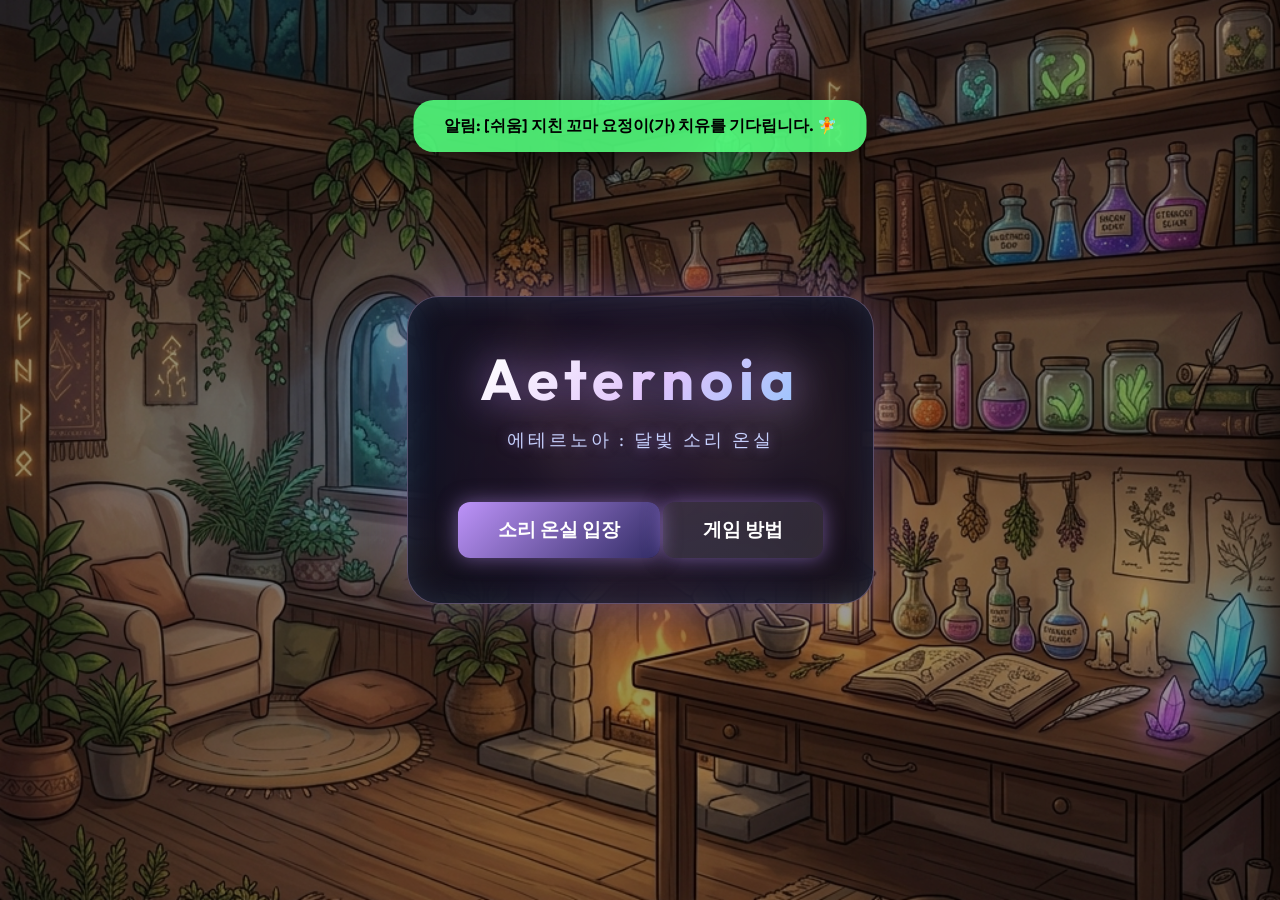
==== index.html @ dc6d9609 "Hide prestige box for already unlocked stores and add healing complete popup with satisfaction and r" ====
<!DOCTYPE html>
<html lang="ko">
<head>
    <meta charset="UTF-8">
    <meta name="viewport" content="width=device-width, initial-scale=1.0">
    <title>에테르노아 : 달빛 소리 온실 (Aeternoia)</title>
    <link rel="stylesheet" href="style.css?v=28">
    <link href="https://fonts.googleapis.com/css2?family=Outfit:wght@300;400;600;700&display=swap" rel="stylesheet">
</head>
<body>
    <div class="background-container">
        <div class="aurora"></div>
        <div class="stars" id="stars"></div>
    </div>

    <div id="app">
        <!-- 전역 상단 바 -->
        <div id="global-top-bar" class="top-bar-absolute hidden">
            <div class="top-bar-left">
                <div id="game-clock-badge" class="game-clock-badge glass" title="치유센터 가상 시각">
                    <span id="clock-icon" class="clock-icon">☀️</span>
                    <span id="clock-time" class="clock-time">08:00</span>
                    <span id="clock-tag" class="rush-tag hidden">🔥 RUSH!</span>
                </div>
                <div id="active-buffs-container" class="active-buffs-container"></div>
            </div>
            <div class="top-bar-right" style="display: flex; align-items: center; gap: 8px;">
                <select id="store-selector" class="glass" onchange="changeStage(this.value)">
                    <option value="1">1호점</option>
                </select>
                <button id="notif-btn" class="glass" onclick="toggleNotifications()">
                    🔔 <span id="notif-badge" class="hidden">0</span>
                </button>
            </div>
        </div>

        <!-- 1. 시작 화면 -->
        <section id="screen-start" class="screen active">
            <div class="title-container">
                <h1 class="game-title">Aeternoia</h1>
                <p class="game-subtitle">에테르노아 : 달빛 소리 온실</p>
                <button class="primary-btn glow-btn" onclick="startGame()" data-i18n="start_button">소리 온실 입장</button>
                <button class="primary-btn glow-btn" onclick="showTutorial(event)" style="margin-top: 15px; background: rgba(255, 255, 255, 0.1);" data-i18n="tutorial_button">게임 방법</button>
            </div>
        </section>

        <!-- 2. 스튜디오 허브 (코너 선택 및 경영) -->
        <section id="screen-studio" class="screen">
            <header class="status-bar glass">
                <div class="user-info">
                    <span class="rank-tag" data-i18n="rank_tag">온실의 수호자</span>
                    <h1 id="guardian-name">에테르노아 온실</h1>
                </div>
                <div class="stats">
                    <div class="stat-item" id="stat-essence">
                        <span class="icon">✨</span>
                        <span class="value">0</span>
                    </div>
                    <div class="stat-item" id="stat-level">
                        <span class="value">LV.1</span>
                        <div class="level-xp-container">
                            <span class="xp-numeric">0 / 100 XP</span>
                        </div>
                    </div>
                </div>
            </header>

            <div class="studio-content">
                <h2 data-i18n="rooms_title">ASMR 코너 (Recording Rooms)</h2>
                <div class="room-grid" id="room-list">
                    <!-- 방 목록 동적 생성 -->
                </div>
            </div>

            <nav class="action-tabs glass">
                <button class="tab-btn active" data-tab="manage"><span class="tab-icon">🏢</span><span class="tab-text" data-i18n="tab_manage">경영</span></button>
                <button class="tab-btn" data-tab="inventory"><span class="tab-icon">🎒</span><span class="tab-text" data-i18n="tab_inventory">보관함</span></button>
                <button class="tab-btn" data-tab="upgrade"><span class="tab-icon">🛠️</span><span class="tab-text" data-i18n="tab_upgrade">강화</span></button>
                <button class="tab-btn" data-tab="stream" style="display:none;"><span class="tab-icon">🌌</span><span class="tab-text" data-i18n="tab_stream">방송</span></button>
                <button class="tab-btn" data-tab="reviews">
                    <span class="tab-icon">📱</span>
                    <span class="tab-text" data-i18n="tab_reviews">도감</span>
                    <span id="reviews-badge" class="badge hidden" style="position:absolute; top:-5px; right:-5px; background:red; color:white; border-radius:50%; padding:2px 6px; font-size:0.7rem; font-weight:bold;">0</span>
                </button>
                <button class="tab-btn" data-tab="settings"><span class="tab-icon">⚙️</span><span class="tab-text" data-i18n="tab_settings">설정</span></button>
            </nav>

            <!-- 허브 패널 시스템 -->
            <div class="panel-container">
                <button class="close-panel-btn" onclick="closePanel()">✕</button>
                
                <div id="manage-panel" class="panel active">
                    <div class="visitor-section">
                        <h3 data-i18n="visitor_title">대기 중인 지친 정령들</h3>
                        <p class="desc" data-i18n="visitor_desc">정령을 직접 치유하여 막대한 보상을 획득하세요.</p>
                        <div id="visitor-list"></div>
                    </div>
                </div>

                <div id="inventory-panel" class="panel">
                    <div class="shop-header">
                        <h2 data-i18n="inventory_title">아이템 보관함</h2>
                    </div>
                    <div class="inventory-bookshelf" id="inventory-list">
                        <!-- 인벤토리 아이템 동적 생성 -->
                    </div>
                </div>

                <div id="upgrade-panel" class="panel">
                    <div class="shop-header">
                        <h2 data-i18n="shop_title">영혼 상점 (버프 & 강화)</h2>
                        <div class="current-balance glass">✨ <span id="shop-essence">0</span></div>
                    </div>
                    
                    <div style="margin-bottom:15px;">
                        <h3 style="font-size:0.95rem; color:var(--accent-gold); margin-bottom:8px; display:flex; align-items:center; gap:6px;">🔨 영구 시스템 강화</h3>
                        <div class="upgrade-grid" id="upgrade-items"></div>
                    </div>

                    <!-- 1시간 주기 비밀 상점 섹션 -->
                    <div style="border-top: 1px dashed rgba(255,255,255,0.15); padding-top:15px; margin-top:15px;">
                        <div style="display:flex; justify-content:space-between; align-items:center; margin-bottom:10px;">
                            <h3 style="font-size:0.95rem; color:#00ffcc; display:flex; align-items:center; gap:6px;">⏰ 1시간 한정 비밀 보물상점</h3>
                            <span id="secret-shop-timer" style="font-size:0.8rem; font-family:monospace; color:#ffd700; background:rgba(0,0,0,0.4); padding:4px 10px; border-radius:12px; border:1px solid rgba(255,215,0,0.3);">⏱️ 재고 교체: 계산 중...</span>
                        </div>
                        <div class="upgrade-grid" id="secret-shop-items"></div>
                    </div>
                </div>

                <div id="stream-panel" class="panel">
                    <div class="stream-header">
                        <h2 data-i18n="stream_title">에테르노아 튜브 (힐링 채널)</h2>
                        <p class="desc" data-i18n="stream_desc">영상을 업로드하여 지속적인 조회수(경험치)와 후원금(정수)을 얻으세요!</p>
                        <p class="video-limit-text"><span data-i18n="upload_slots">업로드 슬롯:</span> <strong id="video-count">0</strong> / <strong id="video-max">1</strong> <span style="font-size:0.7rem; color:#aaa;" data-i18n="slots_info">(레벨당 1개)</span></p>
                    </div>
                    <div class="upload-controls glass">
                        <label for="stream-topic" data-i18n="select_topic">ASMR 주제 선택:</label>
                        <select id="stream-topic" class="custom-select">
                            <!-- 해금된 방 목록 동적 생성 -->
                        </select>
                        <button class="primary-btn upload-action-btn" onclick="uploadVideo()" data-i18n="upload_button">새 영상 업로드 🎥</button>
                    </div>
                    <div class="video-list-container">
                        <h3 data-i18n="uploaded_videos">업로드된 영상 목록</h3>
                            <div id="video-list" class="video-list">
                            <!-- 비디오 카드 동적 생성 -->
                        </div>
                    </div>
                </div>

                <div id="reviews-panel" class="panel">
                    <h3 data-i18n="reviews_title">에테르노아 SNS 후기 도감</h3>
                    <p class="desc" data-i18n="reviews_desc">손님들을 치유하고 남겨진 후기들을 수집하여 특별한 보상을 받아보세요.</p>
                    <div id="reviews-container">
                        <!-- 리뷰 도감 목록 동적 생성 -->
                    </div>
                </div>

                <!-- 설정 패널 -->
                <div id="settings-panel" class="panel">
                    <div class="shop-header"><h2 data-i18n="settings_title">환경 설정</h2></div>
                    <div class="upgrade-grid">
                        <div class="upgrade-card" style="flex-direction:column; align-items:flex-start; gap:10px;">
                            <label for="bgm-volume-slider"><strong data-i18n="setting_bgm_volume">🎵 배경음악 볼륨</strong></label>
                            <input type="range" id="bgm-volume-slider" min="0" max="100" value="50" oninput="applySettings()" onchange="applySettings()" style="width:100%;">
                        </div>
                        <div class="upgrade-card" style="flex-direction:column; align-items:flex-start; gap:10px;">
                            <label for="sfx-volume-slider"><strong data-i18n="setting_sfx_volume">🔊 효과음 (상호작용) 볼륨</strong></label>
                            <input type="range" id="sfx-volume-slider" min="0" max="100" value="50" oninput="applySettings()" onchange="applySettings()" style="width:100%;">
                        </div>
                        <div class="upgrade-card" style="flex-direction:column; align-items:flex-start; gap:10px;">
                            <label for="interaction-mode"><strong>🖱️ 상호작용 모드</strong></label>
                            <select id="interaction-mode" onchange="applySettings()" class="custom-select" style="background:rgba(255,255,255,0.1); border:none; padding:5px; width:100%;">
                                <option value="direct">직접 상호작용 (클릭/드래그 시 재화 획득)</option>
                                <option value="auto">자동 재생 (반복 듣기 전용, 재화 획득 불가)</option>
                            </select>
                        </div>
                        <div class="upgrade-card" style="flex-direction:row; align-items:center; justify-content:space-between;">
                            <label for="autosave-toggle"><strong data-i18n="setting_autosave">💾 자동 저장 기능</strong></label>
                            <input type="checkbox" id="autosave-toggle" checked onchange="applySettings()" style="transform:scale(1.5);">
                        </div>
                        <div class="upgrade-card" style="flex-direction:column; align-items:flex-start; gap:10px;">
                            <label for="graphics-select"><strong data-i18n="setting_graphics">✨ 그래픽 (화질)</strong></label>
                            <select id="graphics-select" onchange="applySettings()" class="custom-select" style="background:rgba(255,255,255,0.1); border:none; padding:5px; width:100%;">
                                <option value="high" data-i18n="graphics_high">높음 (모든 효과 켜짐)</option>
                                <option value="low" data-i18n="graphics_low">낮음 (배터리/저사양용)</option>
                            </select>
                        </div>
                        <div class="upgrade-card" style="flex-direction:column; align-items:flex-start; gap:10px;">
                            <label for="language-select"><strong data-i18n="setting_language">🌐 언어 / Language</strong></label>
                            <select id="language-select" class="custom-select" onchange="applySettings(); applyLanguage();" style="background:rgba(255,255,255,0.1); border:none; padding:5px; width:100%;">
                                <option value="ko">한국어 (Korean)</option>
                                <option value="en">English</option>
                                <option value="ja">日本語 (Japanese)</option>
                                <option value="zh">简体中文 (Chinese)</option>
                                <option value="fr">Français (French)</option>
                            </select>
                        </div>
                        <div class="upgrade-card" style="flex-direction:row; align-items:center; justify-content:space-between; grid-column: 1 / -1; border: 1px solid rgba(255, 215, 0, 0.4); background: rgba(255, 215, 0, 0.05);">
                            <label for="devmode-toggle"><strong style="color:#ffd700;">🛠️ 개발자 모드 (Dev Mode)</strong></label>
                            <input type="checkbox" id="devmode-toggle" onchange="toggleDevMode()" style="transform:scale(1.5);">
                        </div>
                        <!-- 개발자 툴킷 패널 -->
                        <div id="devmode-panel" class="upgrade-card" style="display:none; flex-direction:column; align-items:flex-start; gap:12px; grid-column: 1 / -1; background: rgba(0, 0, 0, 0.4); border: 1px dashed #ffd700; padding:15px; border-radius:10px; margin-top:5px;">
                            <h3 style="color:#ffd700; font-size:1.05rem; margin:0 0 5px 0; display:flex; align-items:center; gap:6px;">⚡ 개발자 시스템 커스텀 툴킷</h3>
                            <div style="display:flex; flex-wrap:wrap; gap:8px; width:100%;">
                                <button class="primary-btn" style="padding:6px 12px; font-size:0.85rem; background:linear-gradient(135deg, #f39c12, #d35400);" onclick="devAddResources()">💰 재화 +100억 에센스 & +1억 XP</button>
                                <button class="primary-btn" style="padding:6px 12px; font-size:0.85rem; background:linear-gradient(135deg, #9b59b6, #8e44ad);" onclick="devUnlockAllStages()">🔓 1~6호점 전격 해금</button>
                                <button class="primary-btn" style="padding:6px 12px; font-size:0.85rem; background:linear-gradient(135deg, #e74c3c, #c0392b);" onclick="devMaxAllRooms()">⚡ 현재 호점 모든 코너 만렙</button>
                                <button class="primary-btn" style="padding:6px 12px; font-size:0.85rem; background:linear-gradient(135deg, #1abc9c, #16a085);" onclick="devSpawnVisitor()">🧑‍🤝‍🧑 손님 즉시 강제 소환</button>
                                <button class="primary-btn" style="padding:6px 12px; font-size:0.85rem; background:linear-gradient(135deg, #34495e, #2c3e50);" onclick="devResetBgm()">🎵 BGM & AudioContext 재시작</button>
                                <button class="primary-btn" style="padding:6px 12px; font-size:0.85rem; background:linear-gradient(135deg, #c0392b, #7f8c8d); border:1px solid #ff4444;" onclick="devResetAllData()">🧹 개발자 테스트 데이터 제거 (원래 상태로 복원)</button>
                            </div>
                            <!-- 실시간 시스템 진단 로그 박스 -->
                            <div style="width:100%; margin-top:8px; background:rgba(0,0,0,0.6); padding:10px; border-radius:6px; font-family:monospace; font-size:0.8rem; color:#00ffcc; max-height:140px; overflow-y:auto; border:1px solid rgba(0,255,204,0.3);">
                                <div style="font-weight:bold; color:#fff; margin-bottom:4px; border-bottom:1px solid #444; padding-bottom:3px; display:flex; justify-content:space-between;">
                                    <span>🔍 시스템 실시간 진단 상태</span>
                                    <span style="color:#aaa; font-weight:normal; font-size:0.75rem;">자동 갱신 중...</span>
                                </div>
                                <div id="dev-diag-info">진단 정보 로딩 중...</div>
                            </div>
                        </div>
                        <button class="primary-btn" style="width:100%; margin-top:10px; background:linear-gradient(135deg, #2ecc71, #27ae60);" onclick="manualSave()" data-i18n="save_button">현재 상태 수동 저장</button>
                    </div>
                </div>
            </div>
        </section>

        <!-- 3. 녹화 화면 (ASMR 상호작용 및 다이렉트 치유) -->
        <section id="screen-recording" class="screen">
            <header class="recording-header">
                <div style="display: flex; align-items: center; gap: 15px;">
                    <button class="back-btn glass" onclick="stopRecording()">
                        <span class="icon">◀</span> <span data-i18n="back_to_studio">스튜디오로 복귀</span>
                    </button>
                    <div id="recording-game-clock-badge" class="game-clock-badge glass" title="치유센터 가상 시각">
                        <span id="recording-clock-icon" class="clock-icon">☀️</span>
                        <span id="recording-clock-time" class="clock-time">08:00</span>
                        <span id="recording-clock-tag" class="rush-tag hidden">🔥 RUSH!</span>
                    </div>
                    <div class="level-display glass" style="padding: 5px 15px; border-radius: 20px; font-weight: bold; color: var(--accent-gold);">
                        <span id="recording-level-text">LV.1</span>
                    </div>
                    <div id="recording-active-buffs" class="active-buffs-container"></div>
                </div>
                <div class="metrics glass">
                    <div class="metric-item" id="stability-index">
                        <span class="label" data-i18n="stability_index">안정 지수</span>
                        <div class="meter-bg"><div class="meter-fill" style="width: 80%;"></div></div>
                        <span class="value">80%</span>
                    </div>
                </div>
            </header>

            <div id="active-healing-overlay" class="healing-overlay hidden">
                <div class="healing-target-info">
                    <span id="healing-avatar" class="avatar">🧚</span>
                    <div style="display: flex; flex-direction: column; align-items: flex-start; gap: 4px;">
                        <span id="healing-name" class="name">지친 요정 치유 중...</span>
                        <span id="healing-prescription-badge" class="prescription-pill standard">일반 처방 진행 중</span>
                    </div>
                </div>
                <div class="healing-progress-container glass">
                    <div id="healing-progress-fill" class="healing-progress-fill"></div>
                    <span id="healing-percent" class="healing-percent">0%</span>
                </div>
                <div class="instruction-text" data-i18n="healing_instruction">ASMR 도구와 상호작용하여 치유를 완료하세요!</div>
                <button id="auto-heal-btn" class="primary-btn glow-btn" onclick="toggleAutoHeal()" style="margin-top: 10px; background: linear-gradient(135deg, var(--accent-gold), #ffaa00); color: #000; font-weight: bold; border: none;" data-i18n="auto_heal_button">자동 치유 시작 ⚡</button>
            </div>

            <div class="recording-visual">
                <div id="db-meter" class="glass">
                    <div class="db-needle"></div>
                    <span class="db-text">35 dB</span>
                    <span class="db-status">OPTIMAL</span>
                </div>
                <div id="tool-instruction" class="tool-instruction glass" style="margin-bottom: 10px; padding: 10px; font-size: 0.9rem; text-align: center; color: #fff;">
                    마우스를 올리거나 클릭, 드래그, 또는 키보드를 눌러보세요.
                </div>
                <button id="auto-play-toggle" class="primary-btn glow-btn hidden" onclick="toggleAutoPlay()" style="margin: 0 auto 10px auto; display: none; background: linear-gradient(135deg, #3498db, #2980b9); color: #fff; font-weight: bold; border: none; width: 200px;" data-i18n="auto_play_toggle">🔊 소리 켜기</button>
                <div id="interaction-sanctuary" class="sanctuary-area">
                    <div id="active-tool-layer"></div>
                    <canvas id="interaction-canvas"></canvas>
                </div>
                <div class="current-room-text" id="recording-room-name">방 이름</div>
            </div>
            
            <div class="recording-footer">
                <div class="xp-bar-container glass">
                    <div class="xp-bar-fill"></div>
                    <span class="xp-text" data-i18n="growth_gauge">성장 게이지</span>
                </div>
            </div>
        </section>

        <!-- 4. 알림 센터 패널 -->
        <!-- Tutorial Modal -->
    <div id="tutorial-modal" class="modal-overlay hidden" style="z-index: 10000;">
        <div class="modal-content glass" style="max-width: 520px; text-align: center; position: relative; border-radius: 30px; padding: 25px; border: 1.5px solid var(--accent-gold);">
            <h2 style="margin-bottom: 15px; color: var(--accent-gold); font-size: 1.3rem;">📖 게임 방법 (스튜디오 가이드)</h2>
            
            <div id="tutorial-slide-1" class="tutorial-slide">
                <img src="image/tutorial_step1.png" style="width: 100%; max-height: 240px; object-fit: cover; border-radius: 18px; margin-bottom: 15px; border: 1px solid rgba(255,255,255,0.2);" alt="Step 1">
                <p style="line-height: 1.6; font-size: 0.95rem; color: #e2e8f0;"><b>1. 손님 맞이</b><br>지친 손님이 찾아오면 클릭하여 원하는 치유 코너로 안내하세요. 붉은 바는 손님의 스트레스를 의미합니다.</p>
            </div>
            
            <div id="tutorial-slide-2" class="tutorial-slide hidden">
                <img src="image/tutorial_step2.png" style="width: 100%; max-height: 240px; object-fit: cover; border-radius: 18px; margin-bottom: 15px; border: 1px solid rgba(255,255,255,0.2);" alt="Step 2">
                <p style="line-height: 1.6; font-size: 0.95rem; color: #e2e8f0;"><b>2. ASMR 상호작용</b><br>코너 안의 요소를 클릭하거나 문지르면 <b>안정지수</b>가 오르고 치유 속도가 2배 빨라집니다!</p>
            </div>
            
            <div id="tutorial-slide-3" class="tutorial-slide hidden">
                <img src="image/tutorial_step3.png" style="width: 100%; max-height: 240px; object-fit: cover; border-radius: 18px; margin-bottom: 15px; border: 1px solid rgba(255,255,255,0.2);" alt="Step 3">
                <p style="line-height: 1.6; font-size: 0.95rem; color: #e2e8f0;"><b>3. 성장과 확장</b><br>치유가 끝나면 에센스(✨)와 경험치를 받습니다. 돈을 모아 장비를 업그레이드하고 호점을 오픈하세요!</p>
                <button class="primary-btn glow-btn" onclick="startFromTutorial(event)" style="margin-top: 15px; width: 100%; padding: 12px 20px; font-size: 1rem;">✨ 지금 바로 스튜디오 입장하기</button>
            </div>

            <div style="margin-top: 20px; display: flex; justify-content: space-between; align-items: center; border-top: 1px solid rgba(255,255,255,0.1); padding-top: 15px;">
                <button class="secondary-btn" id="tutorial-prev" onclick="changeTutorialSlide(-1)" style="visibility: hidden; padding: 8px 18px;">◀ 이전</button>
                <div id="tutorial-dots" style="display: flex; gap: 8px;">
                    <span class="dot active" style="width: 10px; height: 10px; border-radius: 50%; background-color: var(--accent-gold);"></span>
                    <span class="dot" style="width: 10px; height: 10px; border-radius: 50%; background-color: rgba(255,255,255,0.3);"></span>
                    <span class="dot" style="width: 10px; height: 10px; border-radius: 50%; background-color: rgba(255,255,255,0.3);"></span>
                </div>
                <button class="primary-btn glow-btn" id="tutorial-next" onclick="changeTutorialSlide(1)" style="padding: 8px 18px;">다음 ▶</button>
            </div>
            <button onclick="hideTutorial(event)" style="position: absolute; top: 15px; right: 15px; background: rgba(255,255,255,0.1); border: 1px solid rgba(255,255,255,0.3); width: 32px; height: 32px; border-radius: 50%; font-size: 1rem; color: white; cursor: pointer; display: flex; align-items: center; justify-content: center;">✕</button>
        </div>
    </div>

    <!-- Background Audio -->
    <audio id="bgm-player" loop></audio>

    <!-- Room Select Modal -->
    <div id="room-select-modal" class="modal-overlay hidden">
        <div class="modal-content glass" style="max-width: 540px;">
            <div id="room-select-modal-header">
                <h3 style="color:var(--accent-gold); margin-bottom:15px; text-align:center;">치유를 진행할 코너 선택</h3>
            </div>
            <div id="modal-room-list" style="display: grid; grid-template-columns: repeat(auto-fill, minmax(130px, 1fr)); gap: 10px; max-height: 50vh; overflow-y: auto;">
                <!-- 방 리스트 동적 생성 -->
            </div>
            <div class="modal-actions" style="margin-top: 15px;">
                <button class="secondary-btn" onclick="closeRoomSelectModal()">취소</button>
            </div>
        </div>
    </div>

    <!-- Level Up Overlay -->
    <div id="levelup-overlay" class="hidden" onclick="this.classList.add('hidden')">
        <div class="levelup-content" onclick="event.stopPropagation(); document.getElementById('levelup-overlay').classList.add('hidden');">
            <div class="levelup-icon">🌟</div>
            <div class="levelup-text">레벨 업!</div>
            <div id="levelup-level" class="levelup-level">LV.2</div>
            <button onclick="document.getElementById('levelup-overlay').classList.add('hidden')" style="margin-top: 20px; display: block; width: 100%; background: transparent; border: none; color: #aaa; cursor: pointer; text-decoration: underline; font-size: 0.9rem;">화면 건너뛰기</button>
        </div>
    </div>

    <!-- Notification Container -->
    <div id="notification-center" class="notif-panel">
            <div class="notif-header">
                <h3 data-i18n="notif_center_title">알림 센터</h3>
                <button class="close-notif-btn glass" onclick="toggleNotifications()">✕</button>
            </div>
            <div id="notif-list" class="notif-list">
                <!-- 알림 내역 동적 생성 -->
            </div>
            <button class="clear-notif-btn" onclick="clearNotifications()" data-i18n="clear_notifs_button">알림 모두 지우기</button>
        </div>
    </div>

    <div id="item-modal" class="modal-overlay hidden">
        <div class="modal-content glass">
            <h3 data-i18n="item_use_confirm">정말로 이 아이템을 사용하시겠습니까?</h3>
            <div id="modal-item-info" class="modal-item-info"></div>
            <div class="modal-actions">
                <button class="primary-btn" id="btn-use-item" data-i18n="btn_use">사용하기</button>
                <button class="secondary-btn" onclick="closeItemModal()" data-i18n="btn_later">나중에</button>
            </div>
        </div>
    </div>

    <!-- Review Collection Celebration Modal -->
    <div id="reward-celebration-modal" class="modal-overlay hidden" onclick="closeRewardCelebrationModal()">
        <div class="reward-celebration-box glass" onclick="event.stopPropagation()">
            <div class="reward-icon-sparkle">🎉</div>
            <h2 id="reward-modal-title" class="reward-title">도감 컬렉션 달성 보상!</h2>
            <p id="reward-modal-subtitle" class="reward-subtitle">1호점 모든 ASMR 후기 수집 완료</p>
            <div id="reward-modal-items" class="reward-items-showcase">
                <!-- 동적 보상 아이템 -->
            </div>
            <p class="reward-tip">방문객들의 소중한 후기가 온실에 큰 힘이 되었습니다.</p>
            <button class="primary-btn glow-btn" onclick="closeRewardCelebrationModal()">보상 받기</button>
        </div>
    </div>

    <!-- Healing Complete Modal (치유 완료 팝업) -->
    <div id="healing-complete-modal" class="modal-overlay hidden" onclick="closeHealingCompleteModal()">
        <div class="healing-complete-box glass" onclick="event.stopPropagation()">
            <div class="healing-complete-avatar" id="healing-complete-avatar">🧚</div>
            <h2 id="healing-complete-title" class="healing-complete-title">🌸 치유 완료!</h2>
            <p id="healing-complete-subtitle" class="healing-complete-subtitle">달빛 정령 손님이 평온한 마음을 되찾았습니다.</p>

            <!-- 손님 만족도 카드 -->
            <div id="healing-satisfaction-card" class="satisfaction-card optimal">
                <div class="satisfaction-header">
                    <span class="satisfaction-label">✨ 손님 만족도</span>
                    <div id="satisfaction-stars" class="satisfaction-stars">⭐⭐⭐⭐⭐</div>
                    <span id="satisfaction-badge" class="satisfaction-badge optimal">💖 맞춤 처방 대만족!</span>
                </div>
                <p id="satisfaction-comment" class="satisfaction-comment">"증상에 꼭 맞는 소리 덕분에 마음이 치유되었습니다!"</p>
                <div id="satisfaction-bonus-note" class="satisfaction-bonus-note">✨ 완치 보답 +30% 보너스 적용</div>
            </div>

            <!-- 획득 보상 내역 -->
            <div class="healing-rewards-showcase">
                <div class="healing-reward-row">
                    <span class="reward-icon">✨</span>
                    <div class="reward-meta">
                        <span class="reward-name">치유 정수</span>
                        <span id="healing-essence-subnote" class="reward-subnote"></span>
                    </div>
                    <span id="healing-reward-essence" class="reward-val">+0</span>
                </div>
                <div class="healing-reward-row">
                    <span class="reward-icon">🔮</span>
                    <div class="reward-meta">
                        <span class="reward-name">연구 경험치</span>
                        <span id="healing-xp-subnote" class="reward-subnote"></span>
                    </div>
                    <span id="healing-reward-xp" class="reward-val">+0</span>
                </div>
                <div id="healing-reward-item-row" class="healing-reward-row item-row hidden">
                    <span id="healing-reward-item-icon" class="reward-icon">🎁</span>
                    <div class="reward-meta">
                        <span id="healing-reward-item-name" class="reward-name">특별 답례 선물</span>
                        <span class="reward-subnote" style="color:#38bdf8;">보답 선물</span>
                    </div>
                    <span class="reward-val highlight">+1개</span>
                </div>
            </div>

            <button class="primary-btn glow-btn" style="width:100%;" onclick="closeHealingCompleteModal()">소중한 보답 받기</button>
        </div>
    </div>

    <div id="toast-container" class="toast-container"></div>
    <audio id="bgm" src="game_sound/background_sound/Beneath_The_Glass_Willow.mp3" loop></audio>
    <script src="audio_base64.js?v=28"></script>
    <script src="procedural_bgm.js?v=28"></script>
    <script src="app.js?v=28"></script>
</body>
</html>
---- style.css ----
:root {
    --bg-dark: #0f0c29;
    --bg-mid: #302b63;
    --bg-light: #24243e;
    --accent-emerald: #50fa7b;
    --accent-purple: #bd93f9;
    --accent-gold: #ffb86c;
    --text-main: #f8f8f2;
    --glass-bg: rgba(255, 255, 255, 0.05);
    --glass-border: rgba(255, 255, 255, 0.1);
}

* {
    margin: 0;
    padding: 0;
    box-sizing: border-box;
    font-family: 'Outfit', sans-serif;
}

*, *::before, *::after,
html, body, div, span, button, input, select, textarea, a, img, canvas, svg,
*:hover, *:active, *:focus, *:visited, *:disabled,
.interactive-area, .tool-visual, .room-card, .upgrade-card, .tab-btn {
    cursor: url('image/star_cursor.png') 18 18, auto !important;
}

body {
    background: var(--bg-dark);
    color: var(--text-main);
    overflow: hidden;
    height: 100vh;
    width: 100vw;
    transition: background 1s ease;
    user-select: none;
    -webkit-user-select: none;
}

body[data-stage="1"] .background-container {
    background-image: url('image/bg_stage1.png');
}

body[data-stage="2"] .background-container {
    background-image: url('image/bg_stage2.png');
}

body[data-stage="3"] .background-container {
    background-image: url('image/bg_stage4.png');
}

body[data-stage="4"] .background-container {
    background-image: url('image/bg_stage3.png');
}

body[data-stage="5"] .background-container {
    background-image: url('image/bg_stage5.png');
}

body[data-stage="6"] .background-container {
    background-image: url('image/bg_stage6.png');
}

.background-container {
    position: fixed;
    width: 100%;
    height: 100%;
    z-index: -1;
    background-size: cover !important;
    background-position: center !important;
    transition: background-image 1s ease-in-out;
}

.background-container::after {
    content: '';
    position: absolute;
    top: 0;
    left: 0;
    width: 100%;
    height: 100%;
    background: rgba(0, 0, 0, 0.4);
    pointer-events: none;
}

#app {
    position: relative;
    width: 100%;
    height: 100%;
    max-width: 600px;
    margin: 0 auto;
    overflow: hidden;
}

.glass {
    background: var(--glass-bg);
    backdrop-filter: blur(15px);
    -webkit-backdrop-filter: blur(15px);
    border: 1px solid var(--glass-border);
    border-radius: 24px;
}

.primary-btn {
    background: linear-gradient(135deg, var(--accent-purple), var(--bg-mid));
    border: none;
    color: white;
    padding: 10px 20px;
    border-radius: 12px;
    cursor: pointer;
    font-weight: 600;
}

.primary-btn:disabled {
    background: #555;
    cursor: not-allowed;
    opacity: 0.5;
}

.hidden {
    display: none !important;
}

.screen {
    position: absolute;
    top: 0;
    left: 0;
    width: 100%;
    height: 100%;
    display: flex;
    flex-direction: column;
    opacity: 0;
    pointer-events: none;
    transition: opacity 0.5s ease;
    padding: 20px;
    z-index: 1;
}

.screen.active {
    opacity: 1;
    pointer-events: auto;
    z-index: 2;
}

/* 1. 시작 화면 */
#screen-start {
    justify-content: center;
    align-items: center;
    text-align: center;
}

.title-container {
    padding: 45px 50px;
    background: radial-gradient(circle at center, rgba(30, 20, 55, 0.75) 0%, rgba(10, 10, 25, 0.85) 100%);
    backdrop-filter: blur(16px);
    -webkit-backdrop-filter: blur(16px);
    border-radius: 32px;
    border: 1px solid rgba(224, 195, 252, 0.35);
    box-shadow: 0 0 50px rgba(189, 147, 249, 0.35), inset 0 0 30px rgba(142, 197, 252, 0.15);
}

.game-title {
    font-size: 3.6rem;
    font-weight: 700;
    letter-spacing: 6px;
    background: linear-gradient(135deg, #ffffff 10%, #e0c3fc 55%, #8ec5fc 100%);
    -webkit-background-clip: text;
    -webkit-text-fill-color: transparent;
    filter: drop-shadow(0 0 20px rgba(189, 147, 249, 0.7));
    margin-bottom: 12px;
}

.game-subtitle {
    font-size: 1.15rem;
    color: #c7d2fe;
    margin-bottom: 35px;
    letter-spacing: 3px;
    text-shadow: 0 0 12px rgba(167, 139, 250, 0.5);
    font-weight: 400;
}

.glow-btn {
    padding: 15px 40px;
    font-size: 1.2rem;
    box-shadow: 0 0 20px rgba(189, 147, 249, 0.5);
    transition: transform 0.2s;
}

.glow-btn:hover {
    transform: scale(1.05);
}

/* 2. 스튜디오 허브 */
#screen-studio {
    padding-bottom: 90px;
}

.top-bar-absolute {
    position: absolute;
    top: 15px;
    left: 20px;
    right: 20px;
    display: flex;
    justify-content: space-between;
    align-items: center;
    z-index: 12000;
    pointer-events: none;
}

.top-bar-absolute>* {
    pointer-events: auto;
}

.top-bar-left {
    display: flex;
    align-items: center;
    gap: 12px;
}

.top-bar-right {
    display: flex;
    align-items: center;
    gap: 8px;
}

/* 가상 시계 배지 (Top-Left) */
.game-clock-badge {
    display: inline-flex;
    align-items: center;
    gap: 6px;
    padding: 6px 14px;
    border-radius: 20px;
    background: rgba(20, 15, 40, 0.75);
    border: 1px solid rgba(255, 255, 255, 0.18);
    color: #f1f5f9;
    font-size: 0.88rem;
    font-weight: 600;
    box-shadow: 0 4px 15px rgba(0, 0, 0, 0.35);
    backdrop-filter: blur(10px);
    -webkit-backdrop-filter: blur(10px);
    user-select: none;
    transition: all 0.3s ease;
}

.game-clock-badge .clock-icon {
    font-size: 1.05rem;
    line-height: 1;
    filter: drop-shadow(0 0 4px rgba(255, 215, 0, 0.4));
}

.game-clock-badge .clock-time {
    font-family: 'Outfit', 'Inter', -apple-system, sans-serif;
    font-size: 0.92rem;
    letter-spacing: 1px;
    color: #ffffff;
    font-variant-numeric: tabular-nums;
}

.game-clock-badge .rush-tag {
    font-size: 0.68rem;
    font-weight: 800;
    padding: 2px 7px;
    border-radius: 10px;
    background: linear-gradient(135deg, #f59e0b, #ef4444);
    color: #ffffff;
    text-shadow: 0 1px 2px rgba(0, 0, 0, 0.5);
    letter-spacing: 0.5px;
    animation: bounceRushTag 0.9s infinite alternate ease-in-out;
}

.game-clock-badge.rush-active {
    background: rgba(60, 15, 25, 0.88);
    border: 1.5px solid #f59e0b;
    box-shadow: 0 0 18px rgba(245, 158, 11, 0.6), inset 0 0 10px rgba(239, 68, 68, 0.35);
    animation: rushPulse 1.4s infinite alternate ease-in-out;
}

@keyframes rushPulse {
    0% {
        box-shadow: 0 0 10px rgba(245, 158, 11, 0.4), inset 0 0 5px rgba(239, 68, 68, 0.2);
        border-color: #f59e0b;
    }
    100% {
        box-shadow: 0 0 24px rgba(245, 158, 11, 0.85), inset 0 0 14px rgba(239, 68, 68, 0.5);
        border-color: #ef4444;
    }
}

@keyframes bounceRushTag {
    0% { transform: scale(0.94); }
    100% { transform: scale(1.08); }
}

#store-selector {
    padding: 5px 10px;
    font-weight: bold;
    border-radius: 8px;
    border: 1px solid rgba(255, 255, 255, 0.2);
    background: rgba(15, 12, 41, 0.8);
    color: white;
    cursor: pointer;
    outline: none;
}

.status-bar {
    padding: 15px 20px;
    margin-top: 40px;
    margin-bottom: 20px;
    display: flex;
    justify-content: space-between;
    align-items: center;
    flex-shrink: 0;
}

.rank-tag {
    font-size: 0.6rem;
    color: var(--accent-purple);
    letter-spacing: 1px;
    display: block;
}

.stats {
    text-align: right;
    display: flex;
    align-items: center;
    gap: 10px;
    justify-content: flex-end;
}

#notif-btn {
    position: relative;
    padding: 5px 10px;
    border-radius: 50%;
    font-size: 1.2rem;
    cursor: pointer;
    border: none;
    transition: transform 0.2s;
}

#notif-btn:hover {
    transform: scale(1.1);
}

#notif-badge {
    position: absolute;
    top: -5px;
    right: -5px;
    background: red;
    color: white;
    font-size: 0.6rem;
    font-weight: bold;
    padding: 2px 5px;
    border-radius: 10px;
}

.stat-item {
    display: flex;
    align-items: center;
    gap: 8px;
    font-weight: 600;
    margin-bottom: 5px;
    flex-wrap: wrap;
    justify-content: flex-end;
}

.level-xp-container {
    font-size: 0.7rem;
    color: var(--accent-gold);
    letter-spacing: 1px;
    margin-left: 10px;
}

.studio-content {
    flex: 1;
    display: flex;
    flex-direction: column;
    min-height: 0;
}

.studio-content h2 {
    font-size: 1.1rem;
    margin-bottom: 15px;
    color: rgba(255, 255, 255, 0.8);
    flex-shrink: 0;
}

.room-grid {
    flex: 1;
    display: grid;
    grid-template-columns: 1fr 1fr;
    grid-auto-rows: min-content;
    gap: 15px;
    overflow-y: auto;
    padding-bottom: 100px;
}

/* 버그 수정: min-height 제거하고 height auto 처리, 내부 요소를 더 유연하게 */
.room-card {
    background: rgba(255, 255, 255, 0.05);
    border: 1px solid rgba(255, 255, 255, 0.1);
    border-radius: 16px;
    padding: 15px;
    text-align: center;
    cursor: pointer;
    transition: all 0.3s ease;
    display: flex;
    flex-direction: column;
    align-items: center;
    gap: 8px;
    position: relative;
    overflow: visible;
    height: max-content;
}

.room-card:hover:not(.locked) {
    transform: translateY(-5px);
    background: rgba(255, 255, 255, 0.1);
    box-shadow: 0 5px 15px rgba(189, 147, 249, 0.3);
}

.room-card.locked {
    opacity: 0.5;
    background: rgba(0, 0, 0, 0.5);
    border-color: #333;
}

.room-icon {
    font-size: 2.5rem;
    filter: drop-shadow(0 0 10px rgba(255, 255, 255, 0.3));
    flex-shrink: 0;
}

.room-name {
    font-weight: 600;
    font-size: 0.9rem;
    flex-shrink: 0;
}

.room-desc {
    font-size: 0.65rem;
    color: rgba(255, 255, 255, 0.6);
    margin-bottom: 5px;
    flex-shrink: 0;
}

/* 해금 버튼 영역 보장 */
.unlock-info {
    width: 100%;
    display: flex;
    flex-direction: column;
    gap: 5px;
    margin-top: auto;
    flex-shrink: 0;
    padding-bottom: 5px;
}

.cost-req {
    font-size: 0.65rem;
    background: rgba(0, 0, 0, 0.5);
    padding: 4px;
    border-radius: 6px;
    display: flex;
    justify-content: space-around;
}

.cost-req span {
    display: flex;
    align-items: center;
    gap: 3px;
}

.cost-req.red {
    color: #ff5555;
}

.unlock-btn {
    width: 100%;
    padding: 8px;
    font-size: 0.8rem;
    background: var(--accent-emerald);
    color: black;
    font-weight: bold;
    border-radius: 8px;
    border: none;
    cursor: pointer;
    box-shadow: 0 2px 5px rgba(0, 0, 0, 0.3);
}

.unlock-btn:hover {
    filter: brightness(1.2);
}

/* Panels */
.action-tabs {
    position: absolute;
    bottom: 20px;
    left: 20px;
    right: 20px;
    display: flex;
    justify-content: space-around;
    padding: 10px;
    z-index: 5;
}

.tab-btn {
    background: transparent;
    border: none;
    color: rgba(255, 255, 255, 0.4);
    display: flex;
    flex-direction: column;
    align-items: center;
    gap: 4px;
    cursor: pointer;
    padding: 5px;
    position: relative;
}

.tab-btn.active {
    color: var(--accent-purple);
}

.tab-icon {
    font-size: 1.3rem;
}

.tab-text {
    font-size: 0.7rem;
}

.panel-container {
    position: absolute;
    bottom: -100%;
    left: 0;
    width: 100%;
    height: 75%;
    z-index: 10;
    transition: bottom 0.4s cubic-bezier(0.4, 0, 0.2, 1);
}

.panel-container.open {
    bottom: 0;
}

.panel {
    display: none;
    height: 100%;
    padding: 30px;
    padding-bottom: 100px;
    overflow-y: auto;
    background: rgba(15, 12, 41, 0.98);
    border-top: 2px solid var(--accent-purple);
    border-radius: 30px 30px 0 0;
    position: relative;
}

.panel.active {
    display: block;
}

.close-panel-btn {
    position: absolute;
    top: 15px;
    right: 20px;
    width: 35px;
    height: 35px;
    border-radius: 50%;
    background: rgba(255, 255, 255, 0.1);
    border: 1px solid rgba(255, 255, 255, 0.2);
    color: white;
    font-size: 1.2rem;
    cursor: pointer;
    z-index: 20;
    display: flex;
    justify-content: center;
    align-items: center;
    transition: background 0.3s;
}

.close-panel-btn:hover {
    background: rgba(255, 0, 0, 0.3);
}

/* 방문객 */
.visitor-section .desc {
    font-size: 0.8rem;
    color: var(--accent-emerald);
    margin-bottom: 15px;
}

.visitor-card {
    background: rgba(255, 255, 255, 0.05);
    border: 1px solid rgba(255, 255, 255, 0.1);
    border-radius: 16px;
    padding: 15px;
    margin-bottom: 15px;
    display: flex;
    align-items: center;
    gap: 15px;
}

.visitor-avatar {
    font-size: 2rem;
}

.visitor-info {
    flex: 1;
}

.difficulty-text {
    font-size: 0.65rem;
    color: var(--accent-gold);
    margin-bottom: 4px;
}

.stress-bar {
    width: 100%;
    height: 6px;
    background: rgba(255, 0, 0, 0.2);
    border-radius: 3px;
    overflow: hidden;
}

.stress-fill {
    height: 100%;
    background: #ff5555;
    transition: width 0.3s;
}

.treat-btn {
    padding: 8px 12px;
    font-size: 0.8rem;
}

#prestige-container {
    margin-top: 30px;
    padding: 20px;
    background: rgba(255, 184, 108, 0.1);
    border: 1px solid var(--accent-gold);
    border-radius: 16px;
    text-align: center;
}

#prestige-container h3 {
    color: var(--accent-gold);
    margin-bottom: 10px;
}

#prestige-container p {
    font-size: 0.8rem;
    color: #ccc;
    margin-bottom: 15px;
}

.prestige-btn {
    width: 100%;
    padding: 12px;
    background: linear-gradient(135deg, #ffaa00, #ff5500);
    border: none;
    color: white;
    font-weight: bold;
    border-radius: 12px;
    cursor: pointer;
    font-size: 1rem;
}

.prestige-btn:hover {
    filter: brightness(1.2);
    transform: scale(1.02);
}

/* 상점 */
.shop-header {
    display: flex;
    justify-content: space-between;
    align-items: center;
    margin-bottom: 20px;
}

.current-balance {
    padding: 8px 15px;
    font-size: 0.9rem;
    color: var(--accent-gold);
    font-weight: 600;
}

.upgrade-grid {
    display: grid;
    gap: 15px;
}

.upgrade-card {
    display: flex;
    justify-content: space-between;
    align-items: center;
    padding: 15px;
    background: rgba(255, 255, 255, 0.05);
    border-radius: 16px;
    border: 1px solid rgba(255, 255, 255, 0.1);
}

.upgrade-desc {
    font-size: 0.7rem;
    color: var(--accent-emerald);
    margin-top: 5px;
}

/* 스트리밍(방송) UI */
.stream-header {
    margin-bottom: 20px;
    border-bottom: 1px solid rgba(255, 255, 255, 0.1);
    padding-bottom: 15px;
}

.stream-header h2 {
    color: var(--accent-purple);
    margin-bottom: 5px;
}

.stream-header .desc {
    font-size: 0.8rem;
    color: #ccc;
}

.upload-controls {
    padding: 15px;
    display: flex;
    flex-direction: column;
    gap: 10px;
    margin-bottom: 20px;
    border-radius: 16px;
}

.custom-select {
    padding: 10px;
    border-radius: 8px;
    background: rgba(0, 0, 0, 0.5);
    color: white;
    border: 1px solid var(--accent-purple);
    font-size: 1rem;
    outline: none;
}

.custom-select option {
    background: #1a0b2e;
}

.upload-action-btn {
    font-size: 1.1rem;
    padding: 12px;
}

.video-list-container h3 {
    font-size: 1rem;
    margin-bottom: 10px;
    color: var(--accent-gold);
}

.video-list {
    display: flex;
    flex-direction: column;
    gap: 10px;
}

.video-card {
    background: rgba(255, 255, 255, 0.05);
    border: 1px solid rgba(255, 255, 255, 0.1);
    border-left: 4px solid var(--accent-purple);
    border-radius: 8px;
    padding: 15px;
    display: flex;
    align-items: center;
    gap: 15px;
}

/* Review Panel */
#reviews-container {
    display: flex;
    flex-direction: column;
    gap: 20px;
    max-height: calc(100vh - 250px);
    overflow-y: auto;
    padding-right: 10px;
}

.review-stage-section {
    background: rgba(255, 255, 255, 0.03);
    border: 1px solid rgba(255, 255, 255, 0.05);
    border-radius: 12px;
    padding: 15px;
    display: flex;
    flex-direction: column;
    gap: 15px;
}

.review-stage-title {
    font-size: 1.1rem;
    color: var(--accent-gold);
    display: flex;
    justify-content: space-between;
    align-items: center;
    border-bottom: 1px solid rgba(255, 255, 255, 0.1);
    padding-bottom: 10px;
    margin-bottom: 5px;
}

.review-grid {
    display: grid;
    grid-template-columns: repeat(auto-fill, minmax(200px, 1fr));
    gap: 10px;
}

.review-card {
    background: rgba(0, 0, 0, 0.3);
    border-radius: 8px;
    padding: 10px;
    display: flex;
    gap: 10px;
    font-size: 0.85rem;
    color: #ddd;
    position: relative;
}

.review-card.locked {
    opacity: 0.5;
    filter: grayscale(1);
    display: flex;
    align-items: center;
    justify-content: center;
    text-align: center;
    color: #888;
    font-style: italic;
}

.review-avatar {
    font-size: 1.5rem;
}

.review-content {
    display: flex;
    flex-direction: column;
    gap: 4px;
}

.review-author {
    font-weight: bold;
    color: var(--accent-blue);
    font-size: 0.8rem;
}

.review-text {
    line-height: 1.3;
}

.review-room-icon {
    position: absolute;
    top: 10px;
    right: 10px;
    opacity: 0.3;
    font-size: 2rem;
    pointer-events: none;
}

.claim-reward-container {
    margin-top: 10px;
    text-align: center;
}

.reward-btn {
    padding: 10px 20px;
    font-size: 0.9rem;
    background: linear-gradient(135deg, #ffd700, #ffaa00);
    color: #000;
    font-weight: bold;
    border-radius: 20px;
    border: none;
    cursor: pointer;
    animation: pulseReward 2s infinite;
}

@keyframes pulseReward {
    0% {
        transform: scale(1);
        box-shadow: 0 0 10px rgba(255, 215, 0, 0.5);
    }

    50% {
        transform: scale(1.05);
        box-shadow: 0 0 20px rgba(255, 215, 0, 0.8);
    }

    100% {
        transform: scale(1);
        box-shadow: 0 0 10px rgba(255, 215, 0, 0.5);
    }
}

.reward-claimed-text {
    color: var(--accent-green);
    font-weight: bold;
    text-align: center;
    margin-top: 10px;
    font-size: 0.9rem;
}

/* Level Up Overlay */
#levelup-overlay {
    position: fixed;
    top: 0;
    left: 0;
    width: 100vw;
    height: 100vh;
    background: rgba(0, 0, 0, 0.8);
    z-index: 9999;
    display: flex;
    align-items: center;
    justify-content: center;
    opacity: 0;
    pointer-events: none;
    transition: opacity 0.5s;
}

#levelup-overlay:not(.hidden) {
    opacity: 1;
    pointer-events: auto;
}

.levelup-content {
    text-align: center;
    transform: scale(0.5);
    transition: transform 0.5s cubic-bezier(0.175, 0.885, 0.32, 1.275);
}

#levelup-overlay:not(.hidden) .levelup-content {
    transform: scale(1);
}

.levelup-icon {
    font-size: 6rem;
    animation: pulseReward 2s infinite;
}

.levelup-text {
    font-size: 3rem;
    font-weight: bold;
    color: var(--accent-gold);
    margin: 20px 0;
    text-shadow: 0 0 20px rgba(255, 215, 0, 0.5);
}

.levelup-level {
    font-size: 2rem;
    color: #fff;
    background: rgba(255, 255, 255, 0.1);
    padding: 10px 30px;
    border-radius: 30px;
    display: inline-block;
    border: 2px solid var(--accent-gold);
}

.video-icon {
    font-size: 2rem;
    background: rgba(0, 0, 0, 0.3);
    padding: 10px;
    border-radius: 50%;
    width: 60px;
    height: 60px;
    display: flex;
    justify-content: center;
    align-items: center;
}

.video-info {
    flex: 1;
}

.video-title {
    font-weight: bold;
    font-size: 0.9rem;
    margin-bottom: 5px;
    color: white;
}

.video-stats {
    display: flex;
    gap: 15px;
    font-size: 0.75rem;
    color: #aaa;
}

.video-stat-val {
    color: var(--accent-emerald);
    font-weight: bold;
}

.video-limit-text {
    font-size: 0.85rem;
    color: var(--accent-gold);
    margin-top: 5px;
    font-weight: bold;
}

/* 3. 녹화 화면 및 치유 UI */
.recording-header {
    display: flex;
    justify-content: space-between;
    align-items: flex-start;
    margin-bottom: 10px;
}

.back-btn {
    padding: 10px 15px;
    border: none;
    color: white;
    cursor: pointer;
    display: flex;
    align-items: center;
    gap: 5px;
    font-weight: bold;
}

.back-btn:hover {
    background: rgba(255, 255, 255, 0.15);
}

.metrics {
    padding: 15px;
    min-width: 150px;
}

.metric-item {
    display: flex;
    flex-direction: column;
    gap: 5px;
}

.metric-item .label {
    font-size: 0.7rem;
    color: var(--accent-emerald);
    font-weight: bold;
    text-transform: uppercase;
}

.meter-bg {
    width: 100%;
    height: 10px;
    background: rgba(255, 255, 255, 0.1);
    border-radius: 5px;
    overflow: hidden;
}

.meter-fill {
    height: 100%;
    background: linear-gradient(90deg, var(--accent-emerald), #fff);
    transition: width 0.5s ease;
}

.metric-item .value {
    font-size: 0.9rem;
    text-align: right;
    font-weight: bold;
}

.healing-overlay {
    width: 100%;
    display: flex;
    flex-direction: column;
    align-items: center;
    gap: 10px;
    margin-bottom: 20px;
    animation: slideDown 0.5s ease-out;
}

@keyframes slideDown {
    from {
        transform: translateY(-20px);
        opacity: 0;
    }

    to {
        transform: translateY(0);
        opacity: 1;
    }
}

.healing-target-info {
    display: flex;
    align-items: center;
    gap: 10px;
}

.healing-target-info .avatar {
    font-size: 2rem;
    filter: drop-shadow(0 0 10px rgba(255, 255, 255, 0.5));
}

.healing-target-info .name {
    font-size: 1.1rem;
    font-weight: bold;
    color: var(--accent-purple);
}

.healing-progress-container {
    width: 90%;
    max-width: 400px;
    height: 25px;
    border-radius: 12px;
    position: relative;
    overflow: hidden;
    padding: 2px;
}

.healing-progress-fill {
    height: 100%;
    width: 0%;
    background: linear-gradient(90deg, #ff5555, #50fa7b);
    border-radius: 10px;
    transition: width 0.3s cubic-bezier(0.4, 0, 0.2, 1);
    box-shadow: 0 0 10px rgba(80, 250, 123, 0.5);
}

.healing-percent {
    position: absolute;
    top: 50%;
    left: 50%;
    transform: translate(-50%, -50%);
    font-size: 0.8rem;
    font-weight: bold;
    color: white;
    text-shadow: 1px 1px 2px black;
}

.instruction-text {
    font-size: 0.8rem;
    color: var(--accent-gold);
    animation: pulse 2s infinite;
}

@keyframes pulse {

    0%,
    100% {
        opacity: 0.7;
    }

    50% {
        opacity: 1;
    }
}

.recording-visual {
    flex: 1;
    position: relative;
    display: flex;
    flex-direction: column;
    justify-content: center;
    align-items: center;
}

.sanctuary-area {
    width: 100%;
    height: 350px;
    position: relative;
    cursor: crosshair;
    display: flex;
    justify-content: center;
    align-items: center;
}

#interaction-canvas {
    position: absolute;
    top: 0;
    left: 0;
    width: 100%;
    height: 100%;
    pointer-events: none;
}

#active-tool-layer {
    width: 100%;
    height: 100%;
    display: flex;
    justify-content: center;
    align-items: center;
    position: absolute;
    top: 0;
    left: 0;
    pointer-events: none;
}

#active-tool-layer>* {
    pointer-events: auto;
}

.current-room-text {
    margin-top: 20px;
    font-size: 1.2rem;
    color: white;
    letter-spacing: 2px;
    text-shadow: 0 0 10px var(--accent-purple);
}

#db-meter {
    position: absolute;
    top: -20px;
    right: 0;
    padding: 10px 15px;
    display: flex;
    flex-direction: column;
    align-items: center;
    min-width: 80px;
    z-index: 5;
}

.db-text {
    font-size: 1.1rem;
    font-weight: bold;
    color: var(--accent-gold);
}

.db-status {
    font-size: 0.6rem;
    letter-spacing: 1px;
}

.db-needle {
    width: 2px;
    height: 15px;
    background: var(--accent-gold);
    margin-bottom: 5px;
    transform-origin: bottom;
    transition: transform 0.1s;
}

.recording-footer {
    margin-top: auto;
    padding-top: 20px;
}

.xp-bar-container {
    padding: 15px;
    display: flex;
    flex-direction: column;
    gap: 8px;
    position: relative;
    overflow: hidden;
}

.xp-bar-fill {
    position: absolute;
    top: 0;
    left: 0;
    height: 100%;
    width: 0%;
    background: rgba(80, 250, 123, 0.2);
    transition: width 0.3s;
    z-index: 0;
}

.xp-text {
    position: relative;
    z-index: 1;
    text-align: center;
    font-size: 0.8rem;
    font-weight: bold;
    letter-spacing: 1px;
}

/* ASMR 도구 비주얼 */
.crystal-container {
    display: flex;
    justify-content: center;
    align-items: center;
    width: 100%;
    height: 100%;
}

.crystal-image {
    width: 300px;
    height: auto;
    animation: float 4s ease-in-out infinite alternate;
    pointer-events: none;
    transition: transform 0.1s;
    -webkit-user-drag: none;
    user-select: none;
}

.crystal-container:active .crystal-image {
    transform: scale(0.95);
    filter: brightness(1.2);
}

.potion-container {
    display: flex;
    justify-content: center;
    align-items: center;
    width: 100%;
    height: 100%;
}

.potion-image {
    width: 280px;
    height: auto;
    animation: float 3s ease-in-out infinite alternate;
    pointer-events: none;
    transition: transform 0.1s;
    -webkit-user-drag: none;
    user-select: none;
}

.potion-container:active .potion-image {
    transform: scale(0.95);
    filter: brightness(1.2);
}


@keyframes rise {
    from {
        background-position: 0 20px;
    }

    to {
        background-position: 0 -20px;
    }
}

.wood-bowl {
    width: 340px;
    height: 340px;
    border-radius: 50%;
    position: relative;
    overflow: hidden;
    cursor: crosshair;
    box-shadow: 0 15px 50px rgba(0, 0, 0, 0.8);
    flex-shrink: 0;
}

.wood-bowl.ornate-bowl {
    background: url('image/bowl_bg.png') center/cover no-repeat;
    border: none;
}

@keyframes slosh {
    0% {
        transform: scale(1) rotate(0deg) translate(0, 0);
        box-shadow: inset 0 0 50px rgba(0, 0, 0, 0.8);
    }

    25% {
        transform: scale(1.02) rotate(2deg) translate(2px, 3px);
        box-shadow: inset 5px 5px 60px rgba(0, 0, 0, 0.7);
    }

    50% {
        transform: scale(1) rotate(0deg) translate(0, 0);
        box-shadow: inset 0 0 50px rgba(0, 0, 0, 0.8);
    }

    75% {
        transform: scale(1.02) rotate(-2deg) translate(-2px, -3px);
        box-shadow: inset -5px -5px 60px rgba(0, 0, 0, 0.7);
    }

    100% {
        transform: scale(1) rotate(0deg) translate(0, 0);
        box-shadow: inset 0 0 50px rgba(0, 0, 0, 0.8);
    }
}

.wood-water {
    position: absolute;
    top: 0;
    left: 0;
    width: 100%;
    height: 100%;
    background: radial-gradient(circle at 40% 40%, rgba(255, 255, 255, 0.1) 0%, rgba(0, 0, 0, 0.3) 100%);
    border-radius: 50%;
    pointer-events: none;
    box-shadow: inset 0 0 50px rgba(0, 0, 0, 0.8);
}

.wood-water.active-slosh {
    animation: slosh 1.5s infinite ease-in-out;
}

.flower-pink {
    position: absolute;
    width: 45px;
    height: 45px;
    background: url('image/flower_pink.png') center/contain no-repeat;
    transition: transform 1.8s cubic-bezier(0.25, 1, 0.5, 1);
    pointer-events: none;
    filter: drop-shadow(2px 4px 6px rgba(0, 0, 0, 0.6));
}

.flower-purple {
    position: absolute;
    width: 40px;
    height: 40px;
    background: url('image/flower_purple.png') center/contain no-repeat;
    transition: transform 1.5s cubic-bezier(0.25, 1, 0.5, 1);
    pointer-events: none;
    filter: drop-shadow(2px 4px 6px rgba(0, 0, 0, 0.6));
}

.flower-daisy {
    position: absolute;
    width: 35px;
    height: 35px;
    background: url('image/flower_daisy.png') center/contain no-repeat;
    transition: transform 1.6s cubic-bezier(0.25, 1, 0.5, 1);
    pointer-events: none;
    filter: drop-shadow(2px 4px 6px rgba(0, 0, 0, 0.6));
}

.berry-blue {
    position: absolute;
    width: 25px;
    height: 25px;
    background: url('image/berry_blue.png') center/contain no-repeat;
    transition: transform 1.2s cubic-bezier(0.25, 1, 0.5, 1);
    pointer-events: none;
    filter: drop-shadow(2px 5px 8px rgba(0, 0, 0, 0.8));
}

.berry-red {
    position: absolute;
    width: 20px;
    height: 20px;
    background: url('image/berry_red.png') center/contain no-repeat;
    transition: transform 1.1s cubic-bezier(0.25, 1, 0.5, 1);
    pointer-events: none;
    filter: drop-shadow(2px 5px 8px rgba(0, 0, 0, 0.8));
}

.tiny-leaf {
    display: none;
}

.kinetic-sand {
    width: 340px;
    height: 340px;
    background: url('image/magical_sand_bowl.png') center/contain no-repeat;
    position: relative;
    cursor: crosshair;
    flex-shrink: 0;
    filter: drop-shadow(0 15px 40px rgba(0, 0, 0, 0.8));
}

.sand-cut {
    position: absolute;
    background: radial-gradient(circle, rgba(150, 200, 255, 0.8), transparent);
    width: 15px;
    height: 15px;
    border-radius: 50%;
    pointer-events: none;
    mix-blend-mode: screen;
    filter: blur(2px);
    transition: opacity 2s;
}

.sand-miniature {
    position: absolute;
    width: 65px;
    height: 65px;
    background-size: contain;
    background-repeat: no-repeat;
    background-position: center bottom;
    cursor: pointer;
    transition: transform 0.3s ease, filter 0.3s ease;
    filter: drop-shadow(2px 5px 10px rgba(0, 0, 0, 0.7));
}

.sand-miniature:hover {
    filter: drop-shadow(0 0 20px rgba(100, 200, 255, 0.9)) brightness(1.2);
    transform: scale(1.1) translateY(-5px);
}

.sand-miniature.sunken {
    transform: translateY(15px) scale(0.9);
    filter: brightness(0.6) drop-shadow(0 2px 3px rgba(0, 0, 0, 0.9));
}

.cosmic-chime-container {
    position: relative;
    width: 300px;
    height: 400px;
    display: flex;
    flex-direction: column;
    align-items: center;
}

.cosmic-bell-body {
    width: 280px;
    height: 280px;
    background: url('image/cosmic_bell.png') center/contain no-repeat;
    filter: drop-shadow(0 0 20px rgba(100, 150, 255, 0.4));
    z-index: 2;
    transition: transform 0.3s ease;
}

.cosmic-crystal-rods {
    display: flex;
    justify-content: space-around;
    width: 220px;
    margin-top: -60px;
    z-index: 1;
}

.cosmic-crystal {
    width: 30px;
    background-size: contain;
    background-position: top center;
    background-repeat: no-repeat;
    cursor: pointer;
    transform-origin: top center;
    transition: transform 0.2s ease-out, filter 0.2s;
    filter: drop-shadow(0 0 10px rgba(150, 100, 255, 0.5));
}

.cosmic-crystal:hover {
    filter: drop-shadow(0 0 20px rgba(200, 150, 255, 0.8)) brightness(1.2);
}

.musicbox-container {
    position: relative;
    width: 340px;
    height: 260px;
    background: url('image/ornate_musicbox_body.png') center/contain no-repeat;
    display: flex;
    justify-content: center;
    align-items: center;
    cursor: pointer;
    filter: drop-shadow(0 20px 40px rgba(0, 0, 0, 0.8));
    margin-left: -40px;
}

.musicbox-crank {
    position: absolute;
    right: -25px;
    top: 125px;
    width: 100px;
    height: 50px;
    background: url('image/ornate_musicbox_crank.png') left center/contain no-repeat;
    transition: transform 0.2s linear;
    transform-origin: 10px center;
    filter: drop-shadow(0 10px 15px rgba(0, 0, 0, 0.7));
    z-index: -1;
}

.rain-window {
    width: 360px;
    height: 360px;
    background: url('image/fantasy_rain_window.png') center/cover no-repeat;
    border-radius: 8px;
    position: relative;
    overflow: hidden;
    cursor: crosshair;
    filter: drop-shadow(0 15px 40px rgba(0, 0, 0, 0.8));
}

.rain-drop {
    position: absolute;
    width: 30px;
    height: 80px;
    background: url('image/fantasy_raindrop.png') center/contain no-repeat;
    animation: fall 2.5s linear forwards;
    filter: drop-shadow(0 2px 5px rgba(0, 0, 0, 0.6));
    pointer-events: none;
}

@keyframes fall {
    to {
        transform: translateY(380px);
        opacity: 0;
    }
}

.window-wipe {
    position: absolute;
    width: 60px;
    height: 60px;
    background: rgba(255, 255, 255, 0.15);
    border-radius: 50%;
    filter: blur(8px);
    pointer-events: none;
    transition: opacity 0.5s;
    mix-blend-mode: overlay;
}

/* Stage 2 도구 비주얼 */
.woodblock-visual {
    width: 180px;
    height: 180px;
    background: url('image/runic_wood_block.png') center/contain no-repeat;
    cursor: pointer;
    filter: drop-shadow(0 15px 25px rgba(0, 0, 0, 0.8));
    transition: transform 0.1s cubic-bezier(0.4, 0, 0.2, 1);
}

.woodblock-visual:active {
    transform: translateY(10px) scale(0.95);
    filter: drop-shadow(0 5px 10px rgba(0, 0, 0, 0.8));
}

.leaves-pile-container {
    position: relative;
    width: 300px;
    height: 300px;
    display: flex;
    justify-content: center;
    align-items: center;
    cursor: crosshair;
}

.magic-leaf {
    position: absolute;
    width: 80px;
    height: 80px;
    background-size: contain;
    background-repeat: no-repeat;
    background-position: center;
    filter: drop-shadow(0 10px 15px rgba(0, 0, 0, 0.7));
    transition: transform 0.5s cubic-bezier(0.25, 1, 0.5, 1), left 0.5s ease-out, top 0.5s ease-out;
    pointer-events: none;
}

.campfire-visual {
    position: relative;
    width: 300px;
    height: 350px;
    cursor: crosshair;
    display: flex;
    flex-direction: column;
    justify-content: flex-end;
    align-items: center;
}

.campfire-base {
    width: 300px;
    height: 300px;
    background: url('image/magic_campfire_base.png') center/contain no-repeat;
    position: absolute;
    bottom: 40px;
    z-index: 2;
    pointer-events: none;
}

.flame-container {
    position: absolute;
    bottom: 110px;
    width: 100px;
    height: 150px;
    z-index: 3;
    display: flex;
    justify-content: center;
    align-items: flex-end;
    transition: transform 0.5s ease-in-out;
    pointer-events: none;
}

.magic-flame {
    width: 100%;
    height: 100%;
    background: radial-gradient(ellipse at bottom, rgba(100, 200, 255, 0.9) 0%, rgba(50, 100, 255, 0.7) 40%, rgba(255, 100, 50, 0.5) 70%, transparent 100%);
    border-radius: 50% 50% 20% 20%;
    filter: blur(5px) drop-shadow(0 0 20px rgba(50, 150, 255, 0.8));
    animation: magicFlicker 0.15s infinite alternate;
    mix-blend-mode: screen;
    transform-origin: bottom center;
}

@keyframes magicFlicker {
    from {
        transform: scaleY(1) scaleX(0.95) skewX(-2deg);
        opacity: 0.8;
    }

    to {
        transform: scaleY(1.1) scaleX(1.05) skewX(2deg);
        opacity: 1;
    }
}

.fire-controls {
    position: absolute;
    bottom: 0;
    display: flex;
    align-items: center;
    gap: 15px;
    background: rgba(0, 0, 0, 0.5);
    padding: 5px 15px;
    border-radius: 20px;
    border: 1px solid rgba(100, 200, 255, 0.3);
    z-index: 10;
}

.fire-controls button {
    width: 30px;
    height: 30px;
    border-radius: 50%;
    border: none;
    background: rgba(255, 255, 255, 0.1);
    color: white;
    font-weight: bold;
    cursor: pointer;
    transition: 0.2s;
}

.fire-controls button:hover {
    background: rgba(255, 255, 255, 0.3);
    transform: scale(1.1);
}

.fire-controls span {
    font-weight: bold;
    color: #aaddff;
    font-family: 'Outfit', sans-serif;
    text-shadow: 0 0 5px rgba(100, 200, 255, 0.8);
}

.singingbowl-visual {
    position: relative;
    width: 250px;
    height: 250px;
    background: url('image/singingbowl.png') center/contain no-repeat;
    cursor: pointer;
    display: flex;
    justify-content: center;
    align-items: center;
    filter: drop-shadow(0 15px 25px rgba(0, 0, 0, 0.8));
    transition: transform 0.1s cubic-bezier(0.4, 0, 0.2, 1);
}

.singingbowl-visual:active {
    transform: translateY(5px) scale(0.98);
    filter: drop-shadow(0 5px 10px rgba(0, 0, 0, 0.8));
}

.singingbowl-visual.vibrate {
    animation: bowlVibrate 0.1s infinite alternate;
}

@keyframes bowlVibrate {
    from {
        transform: translateX(-2px) rotate(-1deg);
    }

    to {
        transform: translateX(2px) rotate(1deg);
    }
}

.sound-wave {
    position: absolute;
    width: 100%;
    height: 100%;
    border-radius: 50%;
    border: 2px solid rgba(255, 215, 0, 0.6);
    pointer-events: none;
    animation: waveExpand 2s ease-out infinite;
    opacity: 0;
}

@keyframes waveExpand {
    0% {
        transform: scale(0.8);
        opacity: 0.8;
    }

    100% {
        transform: scale(2);
        opacity: 0;
    }
}

/* Stage 3 도구 비주얼 */
.keyboard-visual {
    font-size: 5rem;
    cursor: pointer;
    text-shadow: 0 5px 15px rgba(255, 255, 255, 0.3);
    transition: transform 0.05s;
}

.keyboard-visual:active {
    transform: scale(0.9) translateY(5px);
}

.glitch-visual {
    width: 100px;
    height: 100px;
    background: conic-gradient(from 0deg, var(--accent-purple), var(--accent-emerald), var(--accent-gold), var(--accent-purple));
    border-radius: 50%;
    cursor: crosshair;
    animation: spin 2s linear infinite, glitch-anim 0.2s infinite alternate;
    mix-blend-mode: screen;
}

@keyframes spin {
    100% {
        transform: rotate(360deg);
    }
}

@keyframes glitch-anim {
    0% {
        filter: hue-rotate(0deg);
    }

    100% {
        filter: hue-rotate(90deg) blur(2px);
    }
}

.spaceship-engine {
    width: 150px;
    height: 150px;
    background: radial-gradient(circle, #fff, #55f 40%, #000 80%);
    border-radius: 50%;
    cursor: crosshair;
    box-shadow: 0 0 50px #55f;
    transition: box-shadow 0.1s, transform 0.1s;
}

.spaceship-engine:active {
    box-shadow: 0 0 100px #fff;
    transform: scale(1.05);
}

@keyframes float {
    from {
        transform: translateY(0);
    }

    to {
        transform: translateY(-15px);
    }
}

.particle-text {
    position: absolute;
    pointer-events: none;
    color: var(--accent-gold);
    font-weight: bold;
    animation: floatUp 1s forwards;
    font-size: 1.2rem;
    z-index: 100;
}

@keyframes floatUp {
    from {
        transform: translateY(0);
        opacity: 1;
    }

    to {
        transform: translateY(-80px);
        opacity: 0;
    }
}

/* 알림 센터 UI */
.notif-panel {
    position: fixed;
    top: 0;
    right: -300px;
    width: 300px;
    height: 100vh;
    background: rgba(15, 12, 41, 0.95);
    border-left: 2px solid var(--accent-purple);
    z-index: 9999;
    transition: right 0.4s cubic-bezier(0.4, 0, 0.2, 1);
    display: flex;
    flex-direction: column;
    padding: 20px;
    box-shadow: -5px 0 30px rgba(0, 0, 0, 0.5);
}

.notif-panel.open {
    right: 0;
}

.notif-header {
    display: flex;
    justify-content: space-between;
    align-items: center;
    margin-bottom: 20px;
    border-bottom: 1px solid rgba(255, 255, 255, 0.1);
    padding-bottom: 10px;
}

.notif-header h3 {
    color: var(--accent-purple);
}

.close-notif-btn {
    border: none;
    background: transparent;
    color: white;
    font-size: 1.2rem;
    cursor: pointer;
    padding: 5px;
}

.close-notif-btn:hover {
    color: #ff5555;
}

.notif-list {
    flex: 1;
    overflow-y: auto;
    display: flex;
    flex-direction: column;
    gap: 10px;
    padding-bottom: 20px;
}

.notif-card {
    background: rgba(255, 255, 255, 0.05);
    padding: 12px;
    border-radius: 8px;
    font-size: 0.8rem;
    border-left: 3px solid var(--accent-emerald);
    animation: slideInRight 0.3s ease-out;
}

@keyframes slideInRight {
    from {
        transform: translateX(20px);
        opacity: 0;
    }

    to {
        transform: translateX(0);
        opacity: 1;
    }
}

.notif-card.type-superchat {
    border-left-color: var(--accent-gold);
    background: rgba(255, 184, 108, 0.1);
}

.notif-card.type-system {
    border-left-color: var(--accent-purple);
}

.notif-time {
    font-size: 0.65rem;
    color: #888;
    display: block;
    margin-top: 5px;
}

.clear-notif-btn {
    background: rgba(255, 255, 255, 0.1);
    border: 1px solid rgba(255, 255, 255, 0.2);
    color: white;
    padding: 10px;
    border-radius: 8px;
    cursor: pointer;
    font-size: 0.8rem;
    margin-top: 10px;
    transition: background 0.2s;
}

.clear-notif-btn:hover {
    background: rgba(255, 85, 85, 0.3);
}

/* 저화질(낮음) 그래픽 모드 */
body.low-graphics .stars,
body.low-graphics .aurora {
    display: none !important;
}

body.low-graphics * {
    box-shadow: none !important;
    text-shadow: none !important;
    animation: none !important;
    filter: none !important;
    transition: none !important;
}

/* 토스트 팝업 (손님 전용) */
.toast-container {
    position: fixed;
    top: 100px;
    left: 50%;
    transform: translateX(-50%);
    z-index: 10000;
    display: flex;
    flex-direction: column;
    gap: 10px;
    pointer-events: none;
}

.toast {
    background: rgba(80, 250, 123, 0.9);
    color: black;
    font-weight: bold;
    padding: 15px 30px;
    border-radius: 20px;
    text-align: center;
    box-shadow: 0 10px 30px rgba(0, 0, 0, 0.5);
    animation: toastPop 0.5s cubic-bezier(0.175, 0.885, 0.32, 1.275) forwards;
}

@keyframes toastPop {
    0% {
        opacity: 0;
        transform: translateY(-20px) scale(0.8);
    }

    100% {
        opacity: 1;
        transform: translateY(0) scale(1);
    }
}

.toast.fade-out {
    animation: toastFadeOut 0.5s ease forwards;
}

@keyframes toastFadeOut {
    to {
        opacity: 0;
        transform: translateY(-20px);
    }
}

/* 신규 도구 상호작용 비주얼 */
.server-fan-container {
    width: 120px;
    height: 120px;
    background: #2a2a2a;
    border: 5px solid #444;
    border-radius: 10px;
    display: flex;
    justify-content: center;
    align-items: center;
    position: relative;
    cursor: pointer;
    box-shadow: inset 0 0 20px black;
    overflow: hidden;
}

.server-fan-blade {
    width: 100%;
    height: 100%;
    position: absolute;
    background: conic-gradient(from 0deg, #111, #555, #111, #555, #111);
    border-radius: 50%;
    transition: transform 0.1s linear;
}

.server-fan-center {
    width: 30px;
    height: 30px;
    background: #888;
    border-radius: 50%;
    position: absolute;
    z-index: 2;
    box-shadow: 0 0 10px black;
}

.sonar-radar {
    width: 150px;
    height: 150px;
    background: rgba(0, 50, 0, 0.5);
    border: 3px solid #50fa7b;
    border-radius: 50%;
    position: relative;
    overflow: hidden;
    cursor: crosshair;
    display: flex;
    justify-content: center;
    align-items: center;
}

.sonar-sweep {
    position: absolute;
    top: 0;
    left: 50%;
    width: 50%;
    height: 50%;
    transform-origin: bottom left;
    background: linear-gradient(90deg, rgba(80, 250, 123, 0.5), transparent);
    animation: sweep 4s linear infinite;
}

@keyframes sweep {
    to {
        transform: rotate(360deg);
    }
}

.sonar-wave {
    position: absolute;
    width: 0;
    height: 0;
    border: 2px solid var(--accent-emerald);
    border-radius: 50%;
    opacity: 1;
    animation: ripple 1s ease-out forwards;
}

@keyframes ripple {
    to {
        width: 150px;
        height: 150px;
        opacity: 0;
    }
}

.parchment-paper {
    width: 160px;
    height: 200px;
    background: #fdf5e6;
    border: 2px solid #deb887;
    border-radius: 5px;
    position: relative;
    cursor: crosshair;
    box-shadow: inset 0 0 30px rgba(139, 69, 19, 0.2);
}

.ink-trail {
    position: absolute;
    width: 8px;
    height: 8px;
    background: rgba(0, 0, 50, 0.8);
    border-radius: 50%;
    filter: blur(1px);
    animation: inkFade 3s forwards;
    pointer-events: none;
}

@keyframes inkFade {
    to {
        opacity: 0;
        transform: scale(1.5);
    }
}

/* 유틸리티 애니메이션 (인터랙션 피드백용) */
.anim-bounce {
    animation: bounce 0.3s cubic-bezier(0.175, 0.885, 0.32, 1.275);
}

@keyframes bounce {

    0%,
    100% {
        transform: translateY(0);
    }

    50% {
        transform: translateY(-20px);
    }
}

.anim-shake {
    animation: shake 0.3s ease-in-out;
}

@keyframes shake {

    0%,
    100% {
        transform: translateX(0);
    }

    25% {
        transform: translateX(-10px) rotate(-5deg);
    }

    75% {
        transform: translateX(10px) rotate(5deg);
    }
}

.anim-pulse {
    animation: pulse 0.3s ease-out;
}

@keyframes pulse {

    0%,
    100% {
        transform: scale(1);
    }

    50% {
        transform: scale(1.2);
    }
}

.anim-wobble {
    animation: wobble 0.4s ease-in-out;
}

@keyframes wobble {

    0%,
    100% {
        transform: rotate(0);
    }

    25% {
        transform: rotate(-15deg);
    }

    75% {
        transform: rotate(15deg);
    }
}

/* --- 신규: 아이템 보관함 --- */
.inventory-bookshelf {
    display: grid;
    grid-template-columns: repeat(auto-fill, minmax(100px, 1fr));
    gap: 20px;
    padding: 30px 20px;
    background: linear-gradient(180deg, #5c3a21, #3e2716);
    border: 10px solid #2e1a0e;
    border-radius: 8px;
    box-shadow: inset 0 0 30px rgba(0, 0, 0, 0.8), 0 10px 20px rgba(0, 0, 0, 0.5);
    min-height: 200px;
    position: relative;
}

.inventory-bookshelf::after {
    content: '';
    position: absolute;
    top: 50%;
    left: 0;
    width: 100%;
    height: 10px;
    background: #2e1a0e;
    box-shadow: 0 5px 10px rgba(0, 0, 0, 0.5);
    z-index: 1;
}

.inventory-item {
    position: relative;
    z-index: 2;
    display: flex;
    flex-direction: column;
    align-items: center;
    gap: 5px;
    cursor: pointer;
    transition: transform 0.3s ease;
}

.inventory-item:hover {
    transform: translateY(-5px) scale(1.1);
}

.item-icon {
    font-size: 3rem;
    filter: drop-shadow(0 5px 5px rgba(0, 0, 0, 0.5));
}

.item-count {
    position: absolute;
    bottom: 25px;
    right: 0;
    background: #ff5555;
    color: white;
    font-weight: bold;
    font-size: 0.7rem;
    padding: 2px 6px;
    border-radius: 10px;
    box-shadow: 0 2px 5px rgba(0, 0, 0, 0.5);
}

.item-name {
    font-size: 0.7rem;
    color: #ffb86c;
    text-align: center;
    background: rgba(0, 0, 0, 0.6);
    padding: 3px 6px;
    border-radius: 5px;
}

/* --- 신규: 모달 팝업 --- */
.modal-overlay {
    position: fixed;
    top: 0;
    left: 0;
    width: 100%;
    height: 100%;
    background: rgba(0, 0, 0, 0.7);
    display: flex;
    justify-content: center;
    align-items: center;
    z-index: 11000;
    backdrop-filter: blur(5px);
    transition: opacity 0.3s ease;
}

.modal-overlay.hidden {
    display: none !important;
}

.modal-content {
    background: rgba(15, 12, 41, 0.95);
    padding: 30px;
    border-radius: 20px;
    border: 1px solid var(--accent-gold);
    text-align: center;
    width: 90%;
    max-width: 400px;
    box-shadow: 0 10px 40px rgba(0, 0, 0, 0.5);
    animation: modalPop 0.3s ease-out;
}

@keyframes modalPop {
    from {
        transform: scale(0.8);
        opacity: 0;
    }

    to {
        transform: scale(1);
        opacity: 1;
    }
}

.modal-item-info {
    margin: 20px 0;
    padding: 20px;
    background: rgba(255, 255, 255, 0.05);
    border-radius: 10px;
}

.modal-actions {
    display: flex;
    justify-content: space-around;
    gap: 15px;
}

.modal-actions button {
    flex: 1;
}

.secondary-btn {
    background: transparent;
    border: 1px solid #aaa;
    color: #ccc;
    padding: 10px 20px;
    border-radius: 12px;
    cursor: pointer;
    font-weight: 600;
}

.secondary-btn:hover {
    background: rgba(255, 255, 255, 0.1);
}

/* --- 신규: 스트레스 태그 --- */
.stress-tag {
    display: inline-block;
    padding: 2px 6px;
    border-radius: 5px;
    font-size: 0.6rem;
    font-weight: bold;
    margin-bottom: 5px;
}

.stress-normal {
    background: #555;
    color: white;
}

.stress-mild_dep {
    background: #302b63;
    color: white;
    border: 1px solid var(--accent-purple);
}

.stress-severe_dep {
    background: #1a0b2e;
    color: var(--accent-gold);
    border: 1px solid var(--accent-gold);
    box-shadow: 0 0 5px var(--accent-gold);
}

.stress-ptsd {
    background: #2e0b1c;
    color: #ff5555;
    border: 1px solid #ff5555;
    box-shadow: 0 0 10px #ff5555;
    animation: pulseRed 2s infinite;
}

@keyframes pulseRed {

    0%,
    100% {
        box-shadow: 0 0 5px #ff5555;
    }

    50% {
        box-shadow: 0 0 15px #ff5555;
    }
}

/* --- 신규: 활성화된 버프 아이콘 --- */
.active-buffs-container {
    display: flex;
    gap: 8px;
    align-items: center;
    margin-right: auto;
}

.buff-icon {
    width: 35px;
    height: 35px;
    background: rgba(0, 0, 0, 0.6);
    border: 2px solid var(--accent-gold);
    border-radius: 50%;
    display: flex;
    justify-content: center;
    align-items: center;
    font-size: 1.2rem;
    position: relative;
    box-shadow: 0 0 10px rgba(255, 184, 108, 0.5);
    animation: buffPulse 2s infinite;
}

.buff-timer {
    position: absolute;
    bottom: -10px;
    background: #ff5555;
    padding: 2px 4px;
    border-radius: 5px;
    font-size: 0.6rem;
    color: white;
    font-weight: bold;
    white-space: nowrap;
}

@keyframes buffPulse {

    0%,
    100% {
        box-shadow: 0 0 5px rgba(255, 184, 108, 0.5);
    }

    50% {
        box-shadow: 0 0 15px rgba(255, 184, 108, 1);
    }
}

/* --- 신규: ASMR Bird Visual --- */
.bird-container {
    position: relative;
    width: 300px;
    height: 300px;
    margin: 0 auto;
    cursor: crosshair;
    display: flex;
    justify-content: center;
    align-items: center;
    filter: drop-shadow(0 15px 25px rgba(0, 150, 255, 0.4));
}

.bird-body {
    position: absolute;
    background-size: contain;
    background-repeat: no-repeat;
    background-position: center;
}

.bird-body {
    width: 100%;
    height: 100%;
    background-image: url('image/bird_body.png');
    animation: birdBreathe 3s ease-in-out infinite alternate;
    z-index: 2;
}



@keyframes birdBreathe {
    0% { transform: translateY(0px) scale(1); }
    100% { transform: translateY(-5px) scale(1.02); }
}



.bird-note {
    position: absolute;
    font-size: 1.5rem;
    color: #88ccff;
    text-shadow: 0 0 10px #0088ff;
    pointer-events: none;
    animation: floatNote 1.5s ease-out forwards;
    z-index: 10;
}

.stream-visual {
    width: 250px;
    height: 250px;
    background-image: url('image/stream_visual.png');
    background-size: contain;
    background-repeat: no-repeat;
    background-position: center;
    margin: 0 auto;
    cursor: crosshair;
    filter: drop-shadow(0 10px 20px rgba(0, 150, 255, 0.5));
    animation: float 3s ease-in-out infinite alternate;
}

@keyframes floatNote {
    0% { transform: translate(0, 0) scale(0.5); opacity: 1; }
    100% { transform: translate(var(--dx), var(--dy)) scale(1.5); opacity: 0; }
}

.bubbles-visual {
    width: 300px;
    height: 300px;
    background-image: url('image/deep_sea_bubble.png');
    background-size: contain;
    background-repeat: no-repeat;
    background-position: center;
    margin: 0 auto;
    cursor: pointer;
    filter: drop-shadow(0 0 15px rgba(0, 200, 255, 0.7));
    animation: floatBubbleVis 4s ease-in-out infinite alternate;
}
.bubbles-visual:active {
    cursor: grabbing;
    transform: scale(0.95);
    transition: transform 0.1s;
}

@keyframes floatBubbleVis {
    0% { transform: translateY(0px) scale(1); }
    100% { transform: translateY(-20px) scale(1.05); }
}

.submarine-visual {
    width: 350px;
    height: 350px;
    background-image: url('image/submarine_visual.png');
    background-size: contain;
    background-repeat: no-repeat;
    background-position: center;
    margin: 0 auto;
    cursor: pointer;
    filter: drop-shadow(0 15px 25px rgba(0, 100, 255, 0.4));
    animation: submarineHover 5s ease-in-out infinite alternate;
}
.submarine-visual:active {
    cursor: grabbing;
    animation: submarineRipple 1s ease-in-out infinite;
}

@keyframes submarineHover {
    0% { transform: translateY(0px) translateX(0px); }
    100% { transform: translateY(-15px) translateX(5px); }
}

@keyframes submarineRipple {
    0% { filter: drop-shadow(0 15px 25px rgba(0, 100, 255, 0.4)); transform: scale(1); }
    50% { filter: drop-shadow(0 15px 45px rgba(0, 200, 255, 0.9)); transform: scale(1.03); }
    100% { filter: drop-shadow(0 15px 25px rgba(0, 100, 255, 0.4)); transform: scale(1); }
}

.whale-visual {
    width: 600px;
    height: 400px;
    background-image: url('image/whale_visual.png');
    background-size: contain;
    background-repeat: no-repeat;
    background-position: center;
    margin: 0 auto;
    cursor: pointer;
    filter: drop-shadow(0 0 20px rgba(0, 200, 255, 0.5));
    animation: whaleSwim 6s ease-in-out infinite alternate;
}
.whale-visual:active {
    cursor: grabbing;
    animation: whalePulse 2s ease-in-out infinite;
}

@keyframes whaleSwim {
    0% { transform: translateY(0px) translateX(-10px) rotate(-2deg); }
    100% { transform: translateY(-20px) translateX(10px) rotate(2deg); }
}

@keyframes whalePulse {
    0% { filter: drop-shadow(0 0 20px rgba(0, 200, 255, 0.5)); transform: scale(1); }
    50% { filter: drop-shadow(0 0 50px rgba(0, 255, 255, 0.9)); transform: scale(1.05); }
    100% { filter: drop-shadow(0 0 20px rgba(0, 200, 255, 0.5)); transform: scale(1); }
}

.waterflow-visual {
    width: 650px;
    height: 400px;
    background-image: url('image/waterflow_visual.png');
    background-size: contain;
    background-repeat: no-repeat;
    background-position: center;
    margin: 0 auto;
    cursor: pointer;
    filter: drop-shadow(0 0 25px rgba(0, 255, 255, 0.6));
    animation: waterflowFlow 4s ease-in-out infinite alternate;
}
.waterflow-visual:active {
    cursor: grabbing;
    animation: waterflowSurge 1.5s ease-in-out infinite;
}

@keyframes waterflowFlow {
    0% { transform: translateY(5px) skewX(0deg); filter: drop-shadow(0 0 25px rgba(0, 255, 255, 0.6)) brightness(1); }
    100% { transform: translateY(-10px) skewX(-2deg); filter: drop-shadow(0 0 40px rgba(0, 255, 255, 0.8)) brightness(1.1); }
}

@keyframes waterflowSurge {
    0% { transform: scale(1) skewX(0deg); filter: drop-shadow(0 0 25px rgba(0, 255, 255, 0.6)) hue-rotate(0deg); }
    50% { transform: scale(1.03) skewX(-4deg); filter: drop-shadow(0 0 60px rgba(100, 255, 255, 1)) hue-rotate(15deg); }
    100% { transform: scale(1) skewX(0deg); filter: drop-shadow(0 0 25px rgba(0, 255, 255, 0.6)) hue-rotate(0deg); }
}

.coral-visual {
    width: 380px;
    height: 380px;
    background-image: url('image/coral_visual.png');
    background-size: contain;
    background-repeat: no-repeat;
    background-position: center;
    margin: 0 auto;
    cursor: pointer;
    filter: drop-shadow(0 0 20px rgba(180, 50, 255, 0.4));
    animation: coralFloat 5s ease-in-out infinite alternate;
}
.coral-visual:active {
    cursor: grabbing;
    animation: coralGlow 0.8s ease-in-out infinite;
}

@keyframes coralFloat {
    0% { transform: translateY(0px) rotate(-1deg); filter: drop-shadow(0 0 20px rgba(180, 50, 255, 0.4)); }
    100% { transform: translateY(-10px) rotate(1deg); filter: drop-shadow(0 0 35px rgba(255, 100, 255, 0.6)); }
}

@keyframes coralGlow {
    0% { transform: scale(1) rotate(0deg); filter: drop-shadow(0 0 20px rgba(180, 50, 255, 0.4)); }
    25% { transform: scale(1.02) rotate(1deg); filter: drop-shadow(0 0 60px rgba(255, 150, 255, 1)); }
    50% { transform: scale(1) rotate(0deg); filter: drop-shadow(0 0 30px rgba(180, 50, 255, 0.6)); }
    75% { transform: scale(1.02) rotate(-1deg); filter: drop-shadow(0 0 60px rgba(150, 200, 255, 1)); }
    100% { transform: scale(1) rotate(0deg); filter: drop-shadow(0 0 20px rgba(180, 50, 255, 0.4)); }
}

.caveecho-visual {
    width: 600px;
    height: 450px;
    background-image: url('image/caveecho_visual.png');
    background-size: contain;
    background-repeat: no-repeat;
    background-position: center;
    margin: 0 auto;
    cursor: pointer;
    filter: drop-shadow(0 0 20px rgba(0, 150, 255, 0.4));
    animation: caveechoFloat 6s ease-in-out infinite alternate;
}
.caveecho-visual:active {
    cursor: grabbing;
    animation: caveechoPulse 1.2s ease-in-out infinite;
}

@keyframes caveechoFloat {
    0% { transform: translateY(0px); filter: drop-shadow(0 0 20px rgba(0, 150, 255, 0.4)); }
    100% { transform: translateY(-15px); filter: drop-shadow(0 0 40px rgba(50, 200, 255, 0.6)); }
}

@keyframes caveechoPulse {
    0% { transform: scale(1); filter: drop-shadow(0 0 20px rgba(0, 150, 255, 0.4)); }
    50% { transform: scale(1.03); filter: drop-shadow(0 0 70px rgba(100, 255, 255, 1)); }
    100% { transform: scale(1); filter: drop-shadow(0 0 20px rgba(0, 150, 255, 0.4)); }
}

.oxygentank-visual {
    width: 450px;
    height: 450px;
    background-image: url('image/oxygentank_visual.png');
    background-size: contain;
    background-repeat: no-repeat;
    background-position: center;
    margin: 0 auto;
    cursor: pointer;
    filter: drop-shadow(0 0 15px rgba(0, 150, 255, 0.5));
    animation: oxygentankFloat 4s ease-in-out infinite alternate;
}
.oxygentank-visual:active {
    cursor: grabbing;
    animation: oxygentankSurge 0.5s ease-in-out infinite alternate;
}

@keyframes oxygentankFloat {
    0% { transform: translateY(0px) rotate(-1deg); filter: drop-shadow(0 0 15px rgba(0, 150, 255, 0.5)); }
    100% { transform: translateY(-8px) rotate(1deg); filter: drop-shadow(0 0 25px rgba(50, 200, 255, 0.7)); }
}

@keyframes oxygentankSurge {
    0% { transform: scale(1); filter: drop-shadow(0 0 15px rgba(0, 150, 255, 0.5)); }
    100% { transform: scale(1.05); filter: drop-shadow(0 0 40px rgba(100, 255, 255, 1)); }
}

.crickets-visual {
    width: 600px;
    height: 400px;
    background-image: url('image/crickets_visual.png');
    background-size: contain;
    background-repeat: no-repeat;
    background-position: center;
    margin: 0 auto;
    cursor: pointer;
    filter: drop-shadow(0 0 15px rgba(150, 255, 150, 0.4));
    animation: cricketsFloat 5s ease-in-out infinite alternate;
}
.crickets-visual:active {
    cursor: grabbing;
    animation: cricketsChirp 0.2s ease-in-out infinite alternate;
}

@keyframes cricketsFloat {
    0% { transform: translateY(0px) rotate(-1deg); filter: drop-shadow(0 0 15px rgba(150, 255, 150, 0.4)); }
    100% { transform: translateY(-10px) rotate(1deg); filter: drop-shadow(0 0 30px rgba(150, 255, 150, 0.7)); }
}

@keyframes cricketsChirp {
    0% { transform: scale(1) translateY(0px); filter: drop-shadow(0 0 15px rgba(150, 255, 150, 0.4)); }
    100% { transform: scale(1.02) translateY(-3px); filter: drop-shadow(0 0 40px rgba(200, 255, 200, 1)); }
}

/* --- 환자 진단 및 맞춤 처방 스타일 --- */
.patient-card {
    display: flex;
    align-items: center;
    gap: 15px;
    padding: 14px 16px;
    border-radius: 14px;
    background: rgba(25, 20, 48, 0.85);
    border: 1px solid rgba(255, 215, 0, 0.25);
    box-shadow: 0 4px 20px rgba(0, 0, 0, 0.4);
    margin-bottom: 12px;
    text-align: left;
}

.patient-avatar {
    font-size: 2.6rem;
    line-height: 1;
    filter: drop-shadow(0 0 8px rgba(255, 255, 255, 0.4));
}

.patient-details {
    flex: 1;
}

.patient-details h3 {
    margin: 0 0 4px 0;
    font-size: 1.15rem;
    color: #fff;
    display: flex;
    align-items: center;
    gap: 8px;
}

.diagnosis-badge {
    font-size: 0.86rem;
    color: var(--accent-gold);
    font-weight: 700;
    margin-bottom: 4px;
}

.diagnosis-desc {
    font-size: 0.8rem;
    color: #cbd5e1;
    margin: 0 0 6px 0;
    line-height: 1.35;
}

.prescription-hint {
    font-size: 0.8rem;
    color: #34d399;
    background: rgba(16, 185, 129, 0.14);
    border: 1px dashed rgba(16, 185, 129, 0.4);
    padding: 5px 9px;
    border-radius: 8px;
    line-height: 1.3;
}

.room-select-instruction {
    display: flex;
    flex-direction: column;
    gap: 4px;
    margin-bottom: 12px;
    font-size: 0.85rem;
    color: #e2e8f0;
    text-align: center;
}

.rx-bonus-tag {
    font-size: 0.78rem;
    color: #f59e0b;
    font-weight: 700;
}

/* 맞춤 처방 룸 버튼 하이라이트 */
.upgrade-card.rx-recommended {
    border: 2px solid #10b981 !important;
    background: linear-gradient(135deg, rgba(16, 185, 129, 0.22), rgba(6, 78, 59, 0.45)) !important;
    box-shadow: 0 0 16px rgba(16, 185, 129, 0.5) !important;
    position: relative;
    transform: scale(1.02);
}

.rx-match-badge {
    position: absolute;
    top: -9px;
    right: -6px;
    background: linear-gradient(135deg, #10b981, #059669);
    color: #ffffff;
    font-size: 0.65rem;
    font-weight: 800;
    padding: 2px 7px;
    border-radius: 10px;
    box-shadow: 0 2px 8px rgba(0, 0, 0, 0.5);
    animation: bounceRushTag 0.9s infinite alternate ease-in-out;
}

.prescription-pill {
    display: inline-block;
    font-size: 0.75rem;
    font-weight: 600;
    padding: 3px 10px;
    border-radius: 12px;
    transition: all 0.3s ease;
}

.prescription-pill.optimal {
    background: linear-gradient(135deg, #10b981, #047857);
    color: #ffffff;
    box-shadow: 0 0 12px rgba(16, 185, 129, 0.7);
    border: 1px solid rgba(255, 255, 255, 0.4);
    animation: bounceRushTag 1.2s infinite alternate ease-in-out;
}

.prescription-pill.standard {
    background: rgba(255, 255, 255, 0.12);
    color: #cbd5e1;
    border: 1px solid rgba(255, 255, 255, 0.2);
}

/* 도감 보상 축하 모달 (Celebration Modal) */
.reward-celebration-box {
    position: relative;
    max-width: 440px;
    width: 90%;
    padding: 30px 24px;
    border-radius: 24px;
    background: linear-gradient(135deg, rgba(32, 22, 65, 0.96), rgba(16, 12, 38, 0.98));
    border: 2px solid var(--accent-gold);
    box-shadow: 0 0 40px rgba(255, 215, 0, 0.5), inset 0 0 15px rgba(255, 215, 0, 0.2);
    text-align: center;
    animation: rewardPopupZoom 0.4s cubic-bezier(0.175, 0.885, 0.32, 1.275);
}

@keyframes rewardPopupZoom {
    0% { transform: scale(0.65); opacity: 0; }
    100% { transform: scale(1); opacity: 1; }
}

.reward-icon-sparkle {
    font-size: 3.2rem;
    margin-bottom: 8px;
    animation: bounceRushTag 1.2s infinite alternate;
}

.reward-title {
    font-size: 1.45rem;
    color: #ffd700;
    margin: 0 0 6px 0;
    text-shadow: 0 0 12px rgba(255, 215, 0, 0.5);
}

.reward-subtitle {
    font-size: 0.9rem;
    color: #94a3b8;
    margin: 0 0 20px 0;
}

.reward-items-showcase {
    display: flex;
    flex-direction: column;
    gap: 12px;
    margin-bottom: 20px;
}

.reward-item-pill {
    display: flex;
    align-items: center;
    gap: 14px;
    padding: 12px 18px;
    border-radius: 14px;
    background: rgba(255, 255, 255, 0.08);
    border: 1px solid rgba(255, 255, 255, 0.15);
    text-align: left;
}

.reward-item-pill .pill-icon {
    font-size: 2rem;
    line-height: 1;
}

.reward-item-pill .pill-details {
    display: flex;
    flex-direction: column;
}

.reward-item-pill .pill-title {
    font-size: 0.85rem;
    color: #cbd5e1;
}

.reward-item-pill .pill-amount {
    font-size: 1.2rem;
    font-weight: bold;
    color: #ffd700;
}

.reward-tip {
    font-size: 0.8rem;
    color: #a78bfa;
    margin: 0 0 20px 0;
    font-style: italic;
}

/* 치유 완료 팝업 모달 (Healing Complete Modal) */
.healing-complete-box {
    position: relative;
    max-width: 450px;
    width: 92%;
    padding: 28px 22px;
    border-radius: 24px;
    background: linear-gradient(145deg, rgba(30, 20, 58, 0.97), rgba(14, 10, 32, 0.98));
    border: 2px solid rgba(236, 72, 153, 0.6);
    box-shadow: 0 0 45px rgba(236, 72, 153, 0.35), 0 0 20px rgba(168, 85, 247, 0.25), inset 0 0 20px rgba(236, 72, 153, 0.12);
    text-align: center;
    animation: rewardPopupZoom 0.35s cubic-bezier(0.175, 0.885, 0.32, 1.275);
}

.healing-complete-avatar {
    font-size: 3.4rem;
    margin-bottom: 6px;
    display: inline-block;
    filter: drop-shadow(0 0 16px rgba(244, 114, 182, 0.6));
    animation: gentlePulse 2s infinite alternate;
}

.healing-complete-title {
    font-size: 1.5rem;
    color: #f472b6;
    margin: 0 0 4px 0;
    font-weight: 800;
    text-shadow: 0 0 14px rgba(244, 114, 182, 0.5);
}

.healing-complete-subtitle {
    font-size: 0.88rem;
    color: #94a3b8;
    margin: 0 0 16px 0;
}

/* 손님 만족도 카드 */
.satisfaction-card {
    border-radius: 16px;
    padding: 13px 16px;
    margin-bottom: 16px;
    text-align: left;
    transition: all 0.3s ease;
}

.satisfaction-card.optimal {
    background: linear-gradient(135deg, rgba(16, 185, 129, 0.15), rgba(5, 150, 105, 0.08));
    border: 1.5px solid rgba(52, 211, 153, 0.45);
    box-shadow: 0 0 20px rgba(16, 185, 129, 0.15);
}

.satisfaction-card.standard {
    background: rgba(255, 255, 255, 0.05);
    border: 1.5px solid rgba(251, 191, 36, 0.35);
}

.satisfaction-header {
    display: flex;
    align-items: center;
    justify-content: space-between;
    flex-wrap: wrap;
    gap: 6px;
    margin-bottom: 8px;
}

.satisfaction-label {
    font-size: 0.8rem;
    font-weight: bold;
    color: #cbd5e1;
}

.satisfaction-stars {
    font-size: 1.05rem;
    letter-spacing: 2px;
}

.satisfaction-badge {
    font-size: 0.72rem;
    font-weight: bold;
    padding: 2px 8px;
    border-radius: 12px;
}

.satisfaction-badge.optimal {
    background: rgba(16, 185, 129, 0.25);
    color: #34d399;
    border: 1px solid rgba(52, 211, 153, 0.4);
}

.satisfaction-badge.standard {
    background: rgba(251, 191, 36, 0.2);
    color: #fbbf24;
    border: 1px solid rgba(251, 191, 36, 0.4);
}

.satisfaction-comment {
    font-size: 0.84rem;
    color: #f1f5f9;
    line-height: 1.45;
    margin: 0 0 6px 0;
    font-style: italic;
}

.satisfaction-bonus-note {
    font-size: 0.75rem;
    font-weight: bold;
    color: #34d399;
}

.satisfaction-card.standard .satisfaction-bonus-note {
    color: #94a3b8;
    font-weight: normal;
}

/* 획득 보상 쇼케이스 */
.healing-rewards-showcase {
    display: flex;
    flex-direction: column;
    gap: 8px;
    margin-bottom: 20px;
}

.healing-reward-row {
    display: flex;
    align-items: center;
    padding: 10px 14px;
    border-radius: 12px;
    background: rgba(0, 0, 0, 0.3);
    border: 1px solid rgba(255, 255, 255, 0.08);
}

.healing-reward-row .reward-icon {
    font-size: 1.35rem;
    margin-right: 10px;
}

.healing-reward-row .reward-meta {
    flex: 1;
    display: flex;
    flex-direction: column;
    text-align: left;
}

.healing-reward-row .reward-name {
    font-size: 0.85rem;
    color: #e2e8f0;
}

.healing-reward-row .reward-subnote {
    font-size: 0.7rem;
    color: #94a3b8;
}

.healing-reward-row .reward-val {
    font-size: 1.05rem;
    font-weight: bold;
    color: #ffd700;
}

.healing-reward-row.item-row {
    border-color: rgba(56, 189, 248, 0.35);
    background: rgba(56, 189, 248, 0.08);
}

.healing-reward-row .reward-val.highlight {
    color: #38bdf8;
}
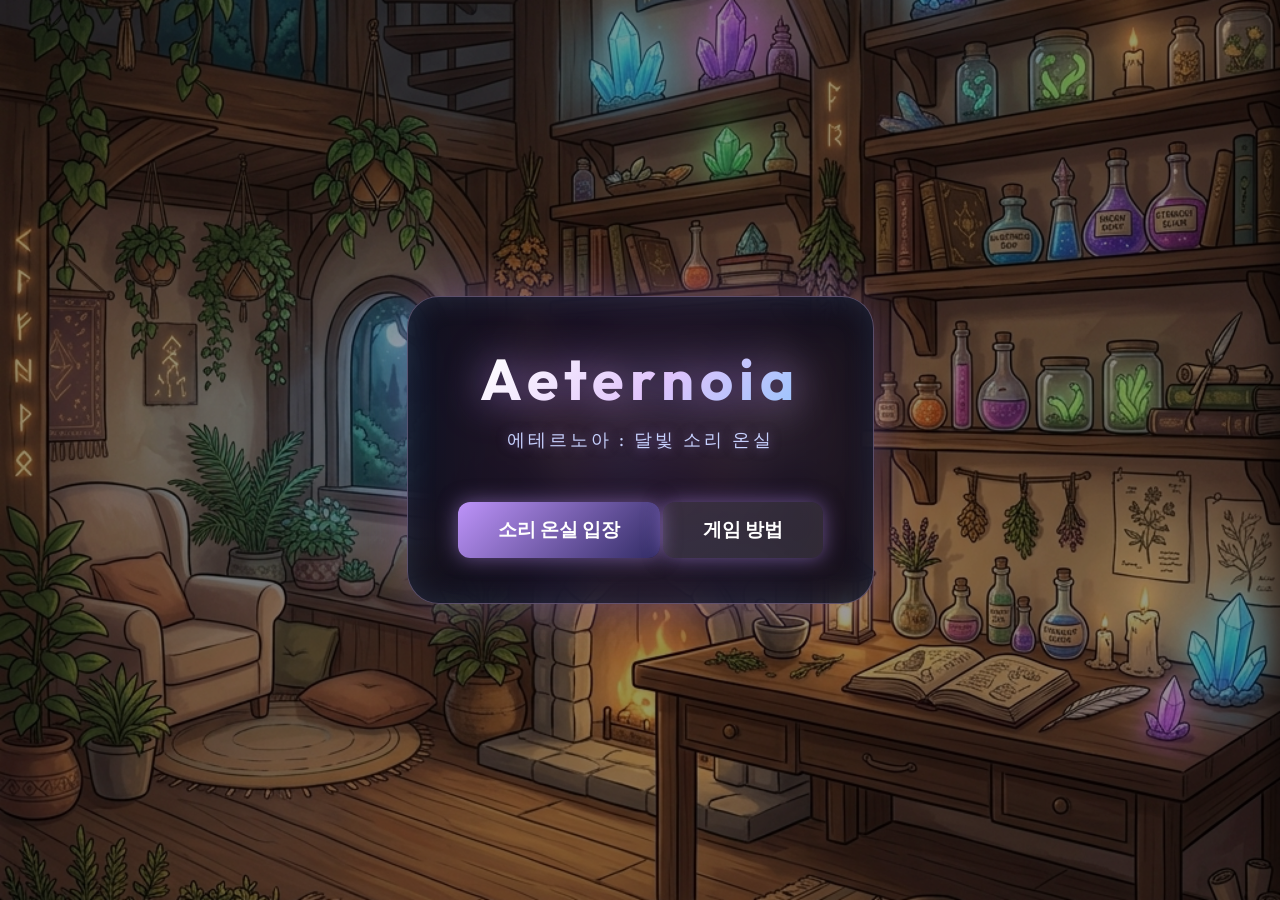
==== commit f9bca94e: "fix: restore all corners requirement for prestige, place session rewards at top-left of growth gauge" ====
--- a/index.html
+++ b/index.html
@@ -4,7 +4,7 @@
     <meta charset="UTF-8">
     <meta name="viewport" content="width=device-width, initial-scale=1.0">
     <title>에테르노아 : 달빛 소리 온실 (Aeternoia)</title>
-    <link rel="stylesheet" href="style.css?v=28">
+    <link rel="stylesheet" href="style.css?v=32">
     <link href="https://fonts.googleapis.com/css2?family=Outfit:wght@300;400;600;700&display=swap" rel="stylesheet">
 </head>
 <body>
@@ -38,7 +38,7 @@
         <section id="screen-start" class="screen active">
             <div class="title-container">
                 <h1 class="game-title">Aeternoia</h1>
-                <p class="game-subtitle">에테르노아 : 달빛 소리 온실</p>
+                <p class="game-subtitle" data-i18n="game_subtitle">에테르노아 : 달빛 소리 온실</p>
                 <button class="primary-btn glow-btn" onclick="startGame()" data-i18n="start_button">소리 온실 입장</button>
                 <button class="primary-btn glow-btn" onclick="showTutorial(event)" style="margin-top: 15px; background: rgba(255, 255, 255, 0.1);" data-i18n="tutorial_button">게임 방법</button>
             </div>
@@ -76,6 +76,7 @@
                 <button class="tab-btn active" data-tab="manage"><span class="tab-icon">🏢</span><span class="tab-text" data-i18n="tab_manage">경영</span></button>
                 <button class="tab-btn" data-tab="inventory"><span class="tab-icon">🎒</span><span class="tab-text" data-i18n="tab_inventory">보관함</span></button>
                 <button class="tab-btn" data-tab="upgrade"><span class="tab-icon">🛠️</span><span class="tab-text" data-i18n="tab_upgrade">강화</span></button>
+                <button class="tab-btn" data-tab="abilities"><span class="tab-icon">✨</span><span class="tab-text" data-i18n="tab_abilities">능력</span></button>
                 <button class="tab-btn" data-tab="stream" style="display:none;"><span class="tab-icon">🌌</span><span class="tab-text" data-i18n="tab_stream">방송</span></button>
                 <button class="tab-btn" data-tab="reviews">
                     <span class="tab-icon">📱</span>
@@ -120,10 +121,27 @@
                     <!-- 1시간 주기 비밀 상점 섹션 -->
                     <div style="border-top: 1px dashed rgba(255,255,255,0.15); padding-top:15px; margin-top:15px;">
                         <div style="display:flex; justify-content:space-between; align-items:center; margin-bottom:10px;">
-                            <h3 style="font-size:0.95rem; color:#00ffcc; display:flex; align-items:center; gap:6px;">⏰ 1시간 한정 비밀 보물상점</h3>
+                            <h3 style="font-size:0.95rem; color:#00ffcc; display:flex; align-items:center; gap:6px;" data-i18n="secret_shop_title">⏰ 1시간 한정 비밀 보물상점</h3>
                             <span id="secret-shop-timer" style="font-size:0.8rem; font-family:monospace; color:#ffd700; background:rgba(0,0,0,0.4); padding:4px 10px; border-radius:12px; border:1px solid rgba(255,215,0,0.3);">⏱️ 재고 교체: 계산 중...</span>
                         </div>
                         <div class="upgrade-grid" id="secret-shop-items"></div>
+                    </div>
+                </div>
+
+                <div id="abilities-panel" class="panel">
+                    <div class="shop-header">
+                        <div>
+                            <h2 data-i18n="abilities_title">✨ 신비의 능력 각성</h2>
+                            <p class="desc" data-i18n="abilities_desc" style="font-size:0.8rem; color:#aaa; margin-top:3px;">호점과 요소를 개척하여 치유센터의 강력한 자동화 및 보너스 능력을 해금하세요.</p>
+                        </div>
+                        <div class="current-balance glass">✨ <span id="abilities-essence">0</span></div>
+                    </div>
+                    <div class="abilities-status-bar glass" id="abilities-status-summary" style="margin-bottom:15px; padding:10px 15px; display:flex; justify-content:space-between; align-items:center; border-radius:14px;">
+                        <span id="abilities-unlocked-count" style="font-size:0.85rem; color:var(--accent-gold); font-weight:bold;">각성된 능력: 0 / 8</span>
+                        <span id="abilities-status-tip" style="font-size:0.75rem; color:#aaa;">조건을 충족하면 능력을 깨울 수 있습니다.</span>
+                    </div>
+                    <div class="ability-grid" id="abilities-list">
+                        <!-- 동적 생성 -->
                     </div>
                 </div>
 
@@ -169,10 +187,10 @@
                             <input type="range" id="sfx-volume-slider" min="0" max="100" value="50" oninput="applySettings()" onchange="applySettings()" style="width:100%;">
                         </div>
                         <div class="upgrade-card" style="flex-direction:column; align-items:flex-start; gap:10px;">
-                            <label for="interaction-mode"><strong>🖱️ 상호작용 모드</strong></label>
+                            <label for="interaction-mode"><strong data-i18n="interaction_mode_title">🖱️ 상호작용 모드</strong></label>
                             <select id="interaction-mode" onchange="applySettings()" class="custom-select" style="background:rgba(255,255,255,0.1); border:none; padding:5px; width:100%;">
-                                <option value="direct">직접 상호작용 (클릭/드래그 시 재화 획득)</option>
-                                <option value="auto">자동 재생 (반복 듣기 전용, 재화 획득 불가)</option>
+                                <option value="direct" data-i18n="interaction_mode_direct">직접 상호작용 (클릭/드래그 시 재화 획득)</option>
+                                <option value="auto" data-i18n="interaction_mode_auto">자동 재생 (반복 듣기 전용, 재화 획득 불가)</option>
                             </select>
                         </div>
                         <div class="upgrade-card" style="flex-direction:row; align-items:center; justify-content:space-between;">
@@ -274,8 +292,8 @@
                     <span class="db-text">35 dB</span>
                     <span class="db-status">OPTIMAL</span>
                 </div>
-                <div id="tool-instruction" class="tool-instruction glass" style="margin-bottom: 10px; padding: 10px; font-size: 0.9rem; text-align: center; color: #fff;">
-                    마우스를 올리거나 클릭, 드래그, 또는 키보드를 눌러보세요.
+                <div id="tool-instruction" class="tool-instruction glass" style="margin-bottom: 10px; padding: 10px; font-size: 0.9rem; text-align: center; color: #fff;" data-i18n="instruction_default">
+                    <b>조작 방법:</b> 화면을 클릭하거나 마우스를 드래그하여 소리를 들어보세요.
                 </div>
                 <button id="auto-play-toggle" class="primary-btn glow-btn hidden" onclick="toggleAutoPlay()" style="margin: 0 auto 10px auto; display: none; background: linear-gradient(135deg, #3498db, #2980b9); color: #fff; font-weight: bold; border: none; width: 200px;" data-i18n="auto_play_toggle">🔊 소리 켜기</button>
                 <div id="interaction-sanctuary" class="sanctuary-area">
@@ -286,6 +304,13 @@
             </div>
             
             <div class="recording-footer">
+                <div class="recording-footer-top">
+                    <div id="recording-accumulated-rewards" class="session-rewards-badge glass" title="이번 세션 획득량">
+                        <span class="session-reward-label" data-i18n="session_rewards_label">세션 획득</span>
+                        <span class="session-val session-essence">✨ <strong id="session-essence-val">+0</strong></span>
+                        <span class="session-val session-xp">🌟 <strong id="session-xp-val">+0</strong></span>
+                    </div>
+                </div>
                 <div class="xp-bar-container glass">
                     <div class="xp-bar-fill"></div>
                     <span class="xp-text" data-i18n="growth_gauge">성장 게이지</span>
@@ -297,32 +322,32 @@
         <!-- Tutorial Modal -->
     <div id="tutorial-modal" class="modal-overlay hidden" style="z-index: 10000;">
         <div class="modal-content glass" style="max-width: 520px; text-align: center; position: relative; border-radius: 30px; padding: 25px; border: 1.5px solid var(--accent-gold);">
-            <h2 style="margin-bottom: 15px; color: var(--accent-gold); font-size: 1.3rem;">📖 게임 방법 (스튜디오 가이드)</h2>
+            <h2 style="margin-bottom: 15px; color: var(--accent-gold); font-size: 1.3rem;" data-i18n="tutorial_title">📖 게임 방법 (스튜디오 가이드)</h2>
             
             <div id="tutorial-slide-1" class="tutorial-slide">
                 <img src="image/tutorial_step1.png" style="width: 100%; max-height: 240px; object-fit: cover; border-radius: 18px; margin-bottom: 15px; border: 1px solid rgba(255,255,255,0.2);" alt="Step 1">
-                <p style="line-height: 1.6; font-size: 0.95rem; color: #e2e8f0;"><b>1. 손님 맞이</b><br>지친 손님이 찾아오면 클릭하여 원하는 치유 코너로 안내하세요. 붉은 바는 손님의 스트레스를 의미합니다.</p>
+                <p style="line-height: 1.6; font-size: 0.95rem; color: #e2e8f0;" data-i18n="tutorial_step1_text"><b>1. 손님 맞이</b><br>지친 손님이 찾아오면 클릭하여 원하는 치유 코너로 안내하세요. 붉은 바는 손님의 스트레스를 의미합니다.</p>
             </div>
             
             <div id="tutorial-slide-2" class="tutorial-slide hidden">
                 <img src="image/tutorial_step2.png" style="width: 100%; max-height: 240px; object-fit: cover; border-radius: 18px; margin-bottom: 15px; border: 1px solid rgba(255,255,255,0.2);" alt="Step 2">
-                <p style="line-height: 1.6; font-size: 0.95rem; color: #e2e8f0;"><b>2. ASMR 상호작용</b><br>코너 안의 요소를 클릭하거나 문지르면 <b>안정지수</b>가 오르고 치유 속도가 2배 빨라집니다!</p>
+                <p style="line-height: 1.6; font-size: 0.95rem; color: #e2e8f0;" data-i18n="tutorial_step2_text"><b>2. ASMR 상호작용</b><br>코너 안의 요소를 클릭하거나 문지르면 <b>안정지수</b>가 오르고 치유 속도가 2배 빨라집니다!</p>
             </div>
             
             <div id="tutorial-slide-3" class="tutorial-slide hidden">
                 <img src="image/tutorial_step3.png" style="width: 100%; max-height: 240px; object-fit: cover; border-radius: 18px; margin-bottom: 15px; border: 1px solid rgba(255,255,255,0.2);" alt="Step 3">
-                <p style="line-height: 1.6; font-size: 0.95rem; color: #e2e8f0;"><b>3. 성장과 확장</b><br>치유가 끝나면 에센스(✨)와 경험치를 받습니다. 돈을 모아 장비를 업그레이드하고 호점을 오픈하세요!</p>
-                <button class="primary-btn glow-btn" onclick="startFromTutorial(event)" style="margin-top: 15px; width: 100%; padding: 12px 20px; font-size: 1rem;">✨ 지금 바로 스튜디오 입장하기</button>
+                <p style="line-height: 1.6; font-size: 0.95rem; color: #e2e8f0;" data-i18n="tutorial_step3_text"><b>3. 성장과 확장</b><br>치유가 끝나면 에센스(✨)와 경험치를 받습니다. 돈을 모아 장비를 업그레이드하고 호점을 오픈하세요!</p>
+                <button class="primary-btn glow-btn" onclick="startFromTutorial(event)" style="margin-top: 15px; width: 100%; padding: 12px 20px; font-size: 1rem;" data-i18n="tutorial_enter_btn">✨ 지금 바로 스튜디오 입장하기</button>
             </div>
 
             <div style="margin-top: 20px; display: flex; justify-content: space-between; align-items: center; border-top: 1px solid rgba(255,255,255,0.1); padding-top: 15px;">
-                <button class="secondary-btn" id="tutorial-prev" onclick="changeTutorialSlide(-1)" style="visibility: hidden; padding: 8px 18px;">◀ 이전</button>
+                <button class="secondary-btn" id="tutorial-prev" onclick="changeTutorialSlide(-1)" style="visibility: hidden; padding: 8px 18px;" data-i18n="tutorial_prev">◀ 이전</button>
                 <div id="tutorial-dots" style="display: flex; gap: 8px;">
                     <span class="dot active" style="width: 10px; height: 10px; border-radius: 50%; background-color: var(--accent-gold);"></span>
                     <span class="dot" style="width: 10px; height: 10px; border-radius: 50%; background-color: rgba(255,255,255,0.3);"></span>
                     <span class="dot" style="width: 10px; height: 10px; border-radius: 50%; background-color: rgba(255,255,255,0.3);"></span>
                 </div>
-                <button class="primary-btn glow-btn" id="tutorial-next" onclick="changeTutorialSlide(1)" style="padding: 8px 18px;">다음 ▶</button>
+                <button class="primary-btn glow-btn" id="tutorial-next" onclick="changeTutorialSlide(1)" style="padding: 8px 18px;" data-i18n="tutorial_next">다음 ▶</button>
             </div>
             <button onclick="hideTutorial(event)" style="position: absolute; top: 15px; right: 15px; background: rgba(255,255,255,0.1); border: 1px solid rgba(255,255,255,0.3); width: 32px; height: 32px; border-radius: 50%; font-size: 1rem; color: white; cursor: pointer; display: flex; align-items: center; justify-content: center;">✕</button>
         </div>
@@ -341,7 +366,7 @@
                 <!-- 방 리스트 동적 생성 -->
             </div>
             <div class="modal-actions" style="margin-top: 15px;">
-                <button class="secondary-btn" onclick="closeRoomSelectModal()">취소</button>
+                <button class="secondary-btn" onclick="closeRoomSelectModal()" data-i18n="btn_cancel">취소</button>
             </div>
         </div>
     </div>
@@ -350,9 +375,9 @@
     <div id="levelup-overlay" class="hidden" onclick="this.classList.add('hidden')">
         <div class="levelup-content" onclick="event.stopPropagation(); document.getElementById('levelup-overlay').classList.add('hidden');">
             <div class="levelup-icon">🌟</div>
-            <div class="levelup-text">레벨 업!</div>
+            <div class="levelup-text" data-i18n="levelup_title">레벨 업!</div>
             <div id="levelup-level" class="levelup-level">LV.2</div>
-            <button onclick="document.getElementById('levelup-overlay').classList.add('hidden')" style="margin-top: 20px; display: block; width: 100%; background: transparent; border: none; color: #aaa; cursor: pointer; text-decoration: underline; font-size: 0.9rem;">화면 건너뛰기</button>
+            <button onclick="document.getElementById('levelup-overlay').classList.add('hidden')" style="margin-top: 20px; display: block; width: 100%; background: transparent; border: none; color: #aaa; cursor: pointer; text-decoration: underline; font-size: 0.9rem;" data-i18n="skip_screen">화면 건너뛰기</button>
         </div>
     </div>
 
@@ -389,8 +414,8 @@
             <div id="reward-modal-items" class="reward-items-showcase">
                 <!-- 동적 보상 아이템 -->
             </div>
-            <p class="reward-tip">방문객들의 소중한 후기가 온실에 큰 힘이 되었습니다.</p>
-            <button class="primary-btn glow-btn" onclick="closeRewardCelebrationModal()">보상 받기</button>
+            <p class="reward-tip" data-i18n="reward_modal_tip">방문객들의 소중한 후기가 온실에 큰 힘이 되었습니다.</p>
+            <button class="primary-btn glow-btn" onclick="closeRewardCelebrationModal()" data-i18n="claim_reward">보상 받기</button>
         </div>
     </div>
 
@@ -398,13 +423,13 @@
     <div id="healing-complete-modal" class="modal-overlay hidden" onclick="closeHealingCompleteModal()">
         <div class="healing-complete-box glass" onclick="event.stopPropagation()">
             <div class="healing-complete-avatar" id="healing-complete-avatar">🧚</div>
-            <h2 id="healing-complete-title" class="healing-complete-title">🌸 치유 완료!</h2>
+            <h2 id="healing-complete-title" class="healing-complete-title" data-i18n="modal_healing_complete_title">🌸 치유 완료!</h2>
             <p id="healing-complete-subtitle" class="healing-complete-subtitle">달빛 정령 손님이 평온한 마음을 되찾았습니다.</p>
 
             <!-- 손님 만족도 카드 -->
             <div id="healing-satisfaction-card" class="satisfaction-card optimal">
                 <div class="satisfaction-header">
-                    <span class="satisfaction-label">✨ 손님 만족도</span>
+                    <span class="satisfaction-label" data-i18n="label_guest_satisfaction">✨ 손님 만족도</span>
                     <div id="satisfaction-stars" class="satisfaction-stars">⭐⭐⭐⭐⭐</div>
                     <span id="satisfaction-badge" class="satisfaction-badge optimal">💖 맞춤 처방 대만족!</span>
                 </div>
@@ -417,7 +442,7 @@
                 <div class="healing-reward-row">
                     <span class="reward-icon">✨</span>
                     <div class="reward-meta">
-                        <span class="reward-name">치유 정수</span>
+                        <span class="reward-name" data-i18n="label_healing_essence">치유 정수</span>
                         <span id="healing-essence-subnote" class="reward-subnote"></span>
                     </div>
                     <span id="healing-reward-essence" class="reward-val">+0</span>
@@ -425,29 +450,37 @@
                 <div class="healing-reward-row">
                     <span class="reward-icon">🔮</span>
                     <div class="reward-meta">
-                        <span class="reward-name">연구 경험치</span>
+                        <span class="reward-name" data-i18n="label_healing_xp">연구 경험치</span>
                         <span id="healing-xp-subnote" class="reward-subnote"></span>
                     </div>
                     <span id="healing-reward-xp" class="reward-val">+0</span>
+                </div>
+                <div id="healing-reward-tip-row" class="healing-reward-row tip-bonus-row hidden">
+                    <span class="reward-icon">🎁</span>
+                    <div class="reward-meta">
+                        <span class="reward-name" style="color:var(--accent-gold);" data-i18n="label_healing_tip">정령의 특별 팁</span>
+                        <span id="healing-tip-subnote" class="reward-subnote" style="color:#ffd700;" data-i18n="tip_subnote">치유에 깊이 감동하여 전달한 특별 보답</span>
+                    </div>
+                    <span id="healing-reward-tip" class="reward-val" style="color:var(--accent-gold);">+0</span>
                 </div>
                 <div id="healing-reward-item-row" class="healing-reward-row item-row hidden">
                     <span id="healing-reward-item-icon" class="reward-icon">🎁</span>
                     <div class="reward-meta">
                         <span id="healing-reward-item-name" class="reward-name">특별 답례 선물</span>
-                        <span class="reward-subnote" style="color:#38bdf8;">보답 선물</span>
+                        <span class="reward-subnote" style="color:#38bdf8;" data-i18n="special_gift_subnote">보답 선물</span>
                     </div>
                     <span class="reward-val highlight">+1개</span>
                 </div>
             </div>
 
-            <button class="primary-btn glow-btn" style="width:100%;" onclick="closeHealingCompleteModal()">소중한 보답 받기</button>
+            <button class="primary-btn glow-btn" style="width:100%;" onclick="closeHealingCompleteModal()" data-i18n="btn_claim_healing_reward">소중한 보답 받기</button>
         </div>
     </div>
 
     <div id="toast-container" class="toast-container"></div>
     <audio id="bgm" src="game_sound/background_sound/Beneath_The_Glass_Willow.mp3" loop></audio>
-    <script src="audio_base64.js?v=28"></script>
-    <script src="procedural_bgm.js?v=28"></script>
-    <script src="app.js?v=28"></script>
+    <script src="audio_base64.js?v=32"></script>
+    <script src="procedural_bgm.js?v=32"></script>
+    <script src="app.js?v=32"></script>
 </body>
 </html>
--- a/style.css
+++ b/style.css
@@ -3101,4 +3101,240 @@
 
 .healing-reward-row .reward-val.highlight {
     color: #38bdf8;
-}+}
+/* --- 신비의 능력 각성 패널 스타일 --- */
+.ability-grid {
+    display: grid;
+    grid-template-columns: repeat(auto-fill, minmax(320px, 1fr));
+    gap: 14px;
+    margin-bottom: 20px;
+}
+
+.ability-card {
+    background: rgba(255, 255, 255, 0.05);
+    border: 1px solid rgba(255, 255, 255, 0.12);
+    border-radius: 16px;
+    padding: 16px;
+    display: flex;
+    flex-direction: column;
+    justify-content: space-between;
+    position: relative;
+    transition: all 0.25s ease;
+    overflow: hidden;
+}
+
+.ability-card:hover {
+    background: rgba(255, 255, 255, 0.08);
+    border-color: rgba(255, 255, 255, 0.25);
+    transform: translateY(-2px);
+}
+
+.ability-card.unlocked {
+    background: linear-gradient(135deg, rgba(255, 215, 0, 0.08), rgba(52, 211, 153, 0.08));
+    border: 1.5px solid rgba(255, 215, 0, 0.4);
+    box-shadow: 0 0 15px rgba(255, 215, 0, 0.15);
+}
+
+.ability-card.locked {
+    opacity: 0.85;
+}
+
+.ability-header {
+    display: flex;
+    align-items: center;
+    gap: 12px;
+    margin-bottom: 8px;
+}
+
+.ability-icon {
+    font-size: 2rem;
+    width: 48px;
+    height: 48px;
+    display: flex;
+    align-items: center;
+    justify-content: center;
+    background: rgba(255, 255, 255, 0.08);
+    border-radius: 12px;
+    border: 1px solid rgba(255, 255, 255, 0.15);
+}
+
+.ability-card.unlocked .ability-icon {
+    background: rgba(255, 215, 0, 0.2);
+    border-color: rgba(255, 215, 0, 0.5);
+}
+
+.ability-title-box {
+    flex: 1;
+}
+
+.ability-name {
+    font-size: 1rem;
+    font-weight: 700;
+    color: #fff;
+    margin-bottom: 2px;
+}
+
+.ability-card.unlocked .ability-name {
+    color: var(--accent-gold);
+}
+
+.ability-tier {
+    font-size: 0.7rem;
+    padding: 2px 6px;
+    border-radius: 8px;
+    background: rgba(255, 255, 255, 0.1);
+    color: #bbb;
+    font-weight: 600;
+}
+
+.ability-desc {
+    font-size: 0.82rem;
+    color: #ccc;
+    line-height: 1.4;
+    margin-bottom: 12px;
+    min-height: 38px;
+}
+
+.ability-reqs {
+    display: flex;
+    flex-wrap: wrap;
+    gap: 6px;
+    margin-bottom: 12px;
+    padding: 8px 10px;
+    background: rgba(0, 0, 0, 0.25);
+    border-radius: 10px;
+}
+
+.req-tag {
+    font-size: 0.72rem;
+    padding: 3px 8px;
+    border-radius: 6px;
+    display: flex;
+    align-items: center;
+    gap: 4px;
+    font-weight: 600;
+}
+
+.req-tag.met {
+    background: rgba(52, 211, 153, 0.15);
+    color: #34d399;
+    border: 1px solid rgba(52, 211, 153, 0.3);
+}
+
+.req-tag.unmet {
+    background: rgba(239, 68, 68, 0.15);
+    color: #f87171;
+    border: 1px solid rgba(239, 68, 68, 0.3);
+}
+
+.ability-btn {
+    width: 100%;
+    padding: 10px;
+    border-radius: 10px;
+    font-weight: 700;
+    font-size: 0.85rem;
+    cursor: pointer;
+    border: none;
+    transition: all 0.2s ease;
+}
+
+.ability-btn.btn-unlocked {
+    background: rgba(52, 211, 153, 0.2);
+    color: #34d399;
+    border: 1px solid rgba(52, 211, 153, 0.4);
+    cursor: default;
+}
+
+.ability-btn.btn-available {
+    background: linear-gradient(135deg, var(--accent-gold), #ffaa00);
+    color: #000;
+    box-shadow: 0 0 10px rgba(255, 215, 0, 0.3);
+}
+
+.ability-btn.btn-available:hover {
+    transform: scale(1.02);
+    box-shadow: 0 0 15px rgba(255, 215, 0, 0.5);
+}
+
+.ability-btn.btn-locked {
+    background: rgba(255, 255, 255, 0.1);
+    color: #777;
+    cursor: not-allowed;
+}
+
+/* --- 녹음실 세션 누적 보상 위젯 --- */
+.session-rewards-badge {
+    display: flex;
+    align-items: center;
+    gap: 8px;
+    padding: 6px 14px;
+    border-radius: 20px;
+    background: rgba(0, 0, 0, 0.35);
+    border: 1px solid rgba(255, 215, 0, 0.35);
+    font-size: 0.8rem;
+    transition: transform 0.15s ease;
+}
+
+.session-rewards-badge.pulse {
+    animation: rewardBadgePulse 0.3s ease;
+}
+
+@keyframes rewardBadgePulse {
+    0% { transform: scale(1); border-color: rgba(255, 215, 0, 0.35); }
+    50% { transform: scale(1.06); border-color: #ffd700; box-shadow: 0 0 10px rgba(255, 215, 0, 0.4); }
+    100% { transform: scale(1); border-color: rgba(255, 215, 0, 0.35); }
+}
+
+.session-reward-label {
+    font-size: 0.72rem;
+    color: #bbb;
+    margin-right: 2px;
+}
+
+.session-val {
+    font-weight: 700;
+    font-size: 0.85rem;
+}
+
+.session-essence {
+    color: var(--accent-gold);
+}
+
+.session-xp {
+    color: #c084fc;
+}
+
+/* --- 플로팅 획득 넘버 텍스트 --- */
+.floating-reward-text {
+    position: fixed;
+    pointer-events: none;
+    font-size: 0.95rem;
+    font-weight: 800;
+    color: #ffd700;
+    text-shadow: 0 2px 6px rgba(0, 0, 0, 0.8);
+    animation: floatRewardUp 1.1s cubic-bezier(0.2, 0.8, 0.2, 1) forwards;
+    z-index: 9999;
+}
+
+@keyframes floatRewardUp {
+    0% {
+        opacity: 1;
+        transform: translateY(0) scale(0.9);
+    }
+    50% {
+        opacity: 1;
+        transform: translateY(-25px) scale(1.15);
+    }
+    100% {
+        opacity: 0;
+        transform: translateY(-50px) scale(0.95);
+    }
+}
+
+.recording-footer-top {
+    display: flex;
+    justify-content: flex-start;
+    align-items: center;
+    margin-bottom: 8px;
+    padding-left: 4px;
+}
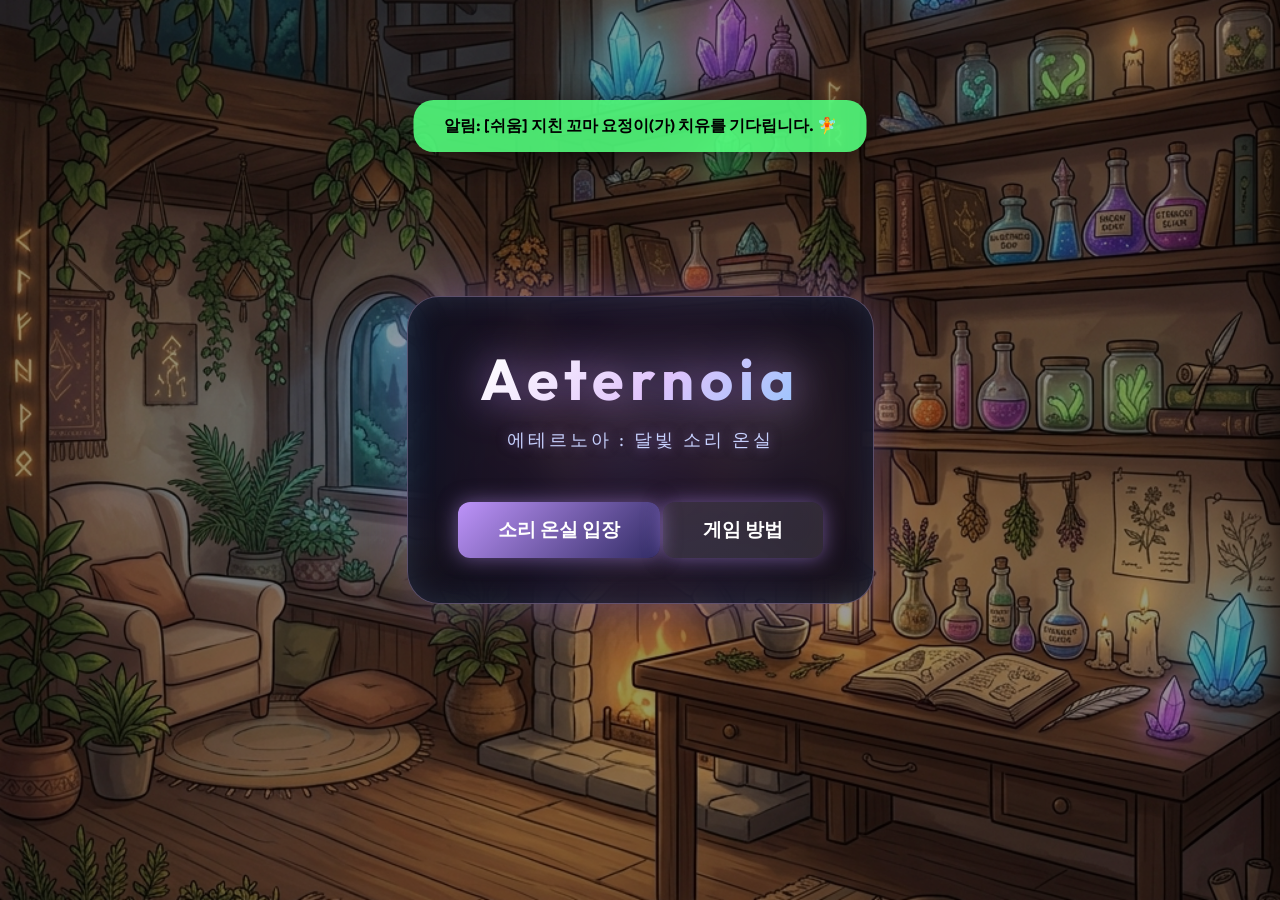
==== commit 16322228: "feat: implement per-branch ability system with tangible activation feedback" ====
--- a/index.html
+++ b/index.html
@@ -4,7 +4,7 @@
     <meta charset="UTF-8">
     <meta name="viewport" content="width=device-width, initial-scale=1.0">
     <title>에테르노아 : 달빛 소리 온실 (Aeternoia)</title>
-    <link rel="stylesheet" href="style.css?v=32">
+    <link rel="stylesheet" href="style.css?v=33">
     <link href="https://fonts.googleapis.com/css2?family=Outfit:wght@300;400;600;700&display=swap" rel="stylesheet">
 </head>
 <body>
@@ -135,6 +135,10 @@
                             <p class="desc" data-i18n="abilities_desc" style="font-size:0.8rem; color:#aaa; margin-top:3px;">호점과 요소를 개척하여 치유센터의 강력한 자동화 및 보너스 능력을 해금하세요.</p>
                         </div>
                         <div class="current-balance glass">✨ <span id="abilities-essence">0</span></div>
+                    </div>
+                    <div class="abilities-branch-banner glass" style="margin-bottom:10px; padding:8px 15px; display:flex; justify-content:space-between; align-items:center; border-radius:12px; border:1px solid rgba(255,215,0,0.3);">
+                        <span id="abilities-current-branch-badge" style="font-size:0.85rem; font-weight:bold; color:var(--accent-gold);">📍 현재 호점: 1호점</span>
+                        <span style="font-size:0.75rem; color:#aaa;">해당 호점의 손님 및 룸에 독립 발동</span>
                     </div>
                     <div class="abilities-status-bar glass" id="abilities-status-summary" style="margin-bottom:15px; padding:10px 15px; display:flex; justify-content:space-between; align-items:center; border-radius:14px;">
                         <span id="abilities-unlocked-count" style="font-size:0.85rem; color:var(--accent-gold); font-weight:bold;">각성된 능력: 0 / 8</span>
@@ -479,8 +483,8 @@
 
     <div id="toast-container" class="toast-container"></div>
     <audio id="bgm" src="game_sound/background_sound/Beneath_The_Glass_Willow.mp3" loop></audio>
-    <script src="audio_base64.js?v=32"></script>
-    <script src="procedural_bgm.js?v=32"></script>
-    <script src="app.js?v=32"></script>
+    <script src="audio_base64.js?v=33"></script>
+    <script src="procedural_bgm.js?v=33"></script>
+    <script src="app.js?v=33"></script>
 </body>
 </html>
--- a/style.css
+++ b/style.css
@@ -3338,3 +3338,72 @@
     margin-bottom: 8px;
     padding-left: 4px;
 }
+
+/* --- 자동 치유 및 펄스 체감 연출 --- */
+.auto-heal-pulse-ring {
+    position: absolute;
+    top: 50%;
+    left: 50%;
+    width: 60px;
+    height: 60px;
+    border: 3px solid #34d399;
+    border-radius: 50%;
+    transform: translate(-50%, -50%) scale(0.5);
+    opacity: 1;
+    pointer-events: none;
+    animation: healPulseExpand 1s cubic-bezier(0.1, 0.8, 0.2, 1) forwards;
+    z-index: 100;
+}
+
+@keyframes healPulseExpand {
+    0% {
+        transform: translate(-50%, -50%) scale(0.5);
+        opacity: 0.9;
+        box-shadow: 0 0 10px #34d399;
+    }
+    100% {
+        transform: translate(-50%, -50%) scale(2.2);
+        opacity: 0;
+        box-shadow: 0 0 25px rgba(52, 211, 153, 0);
+    }
+}
+
+.floating-heal-text {
+    position: fixed;
+    pointer-events: none;
+    font-size: 1.05rem;
+    font-weight: 800;
+    color: #34d399;
+    text-shadow: 0 2px 8px rgba(0, 0, 0, 0.8), 0 0 10px rgba(52, 211, 153, 0.6);
+    animation: floatHealUp 1.2s cubic-bezier(0.2, 0.8, 0.2, 1) forwards;
+    z-index: 10000;
+}
+
+@keyframes floatHealUp {
+    0% {
+        opacity: 1;
+        transform: translateY(0) scale(0.9);
+    }
+    50% {
+        opacity: 1;
+        transform: translateY(-30px) scale(1.15);
+    }
+    100% {
+        opacity: 0;
+        transform: translateY(-65px) scale(0.95);
+    }
+}
+
+.attended-badge-tag {
+    display: inline-flex;
+    align-items: center;
+    gap: 4px;
+    font-size: 0.68rem;
+    font-weight: 700;
+    color: #ffd700;
+    background: rgba(255, 215, 0, 0.15);
+    border: 1px solid rgba(255, 215, 0, 0.4);
+    padding: 2px 6px;
+    border-radius: 6px;
+    margin-left: 6px;
+}
